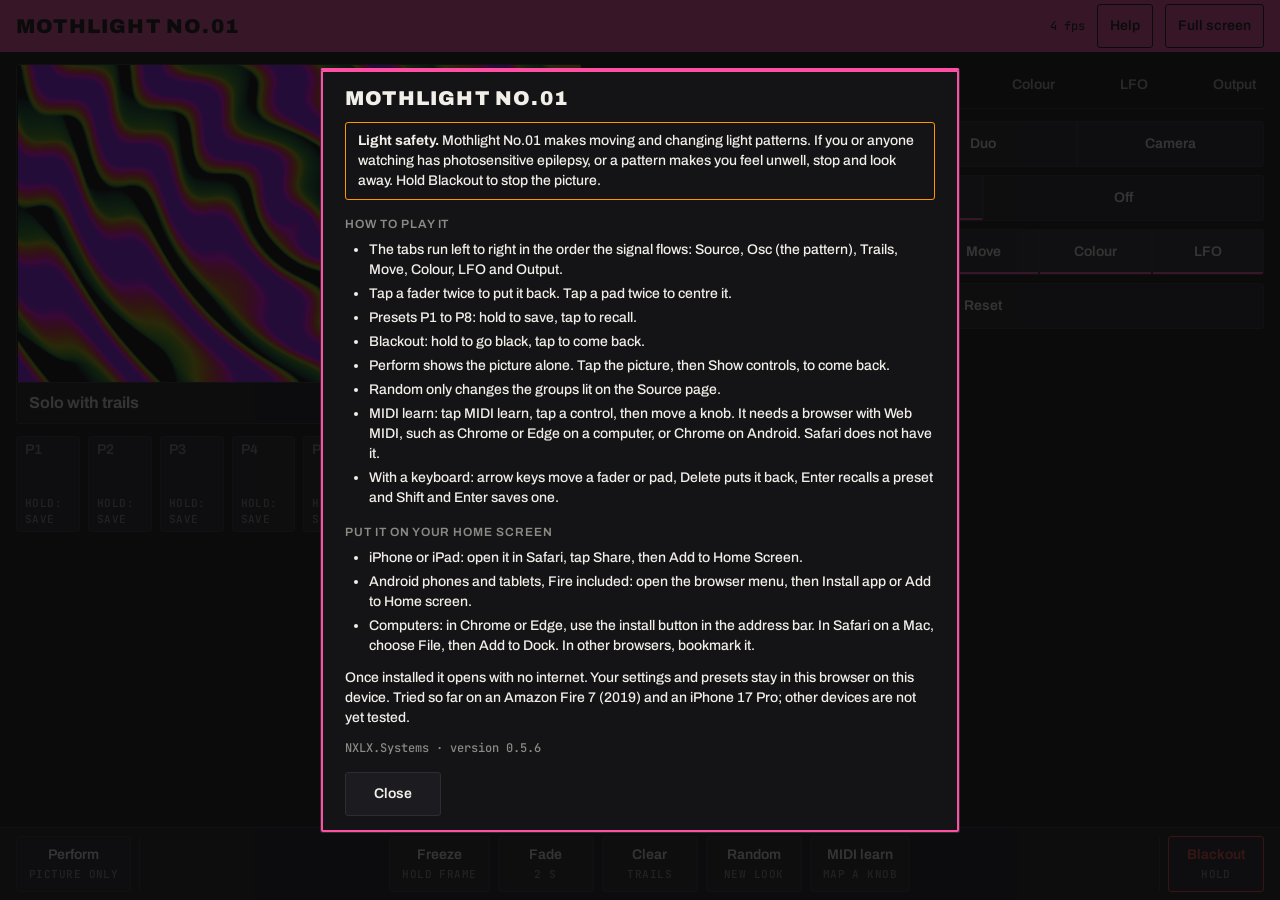
==== app/index.html @ c626be91 "Mothlight No.01 web app, version 0.5.6 Co-Authored-By: Claude Opus 5.5 <noreply@anthropic.com>" ====
<!doctype html>
<html lang="en-CA">
<head>
<meta charset="utf-8">
<meta name="viewport" content="width=device-width, initial-scale=1, user-scalable=no">
<title>Mothlight No.01</title>
<meta name="theme-color" content="#FF4FA3">
<meta name="apple-mobile-web-app-capable" content="yes">
<meta name="mobile-web-app-capable" content="yes">
<meta name="apple-mobile-web-app-title" content="Mothlight No.01">
<link rel="manifest" href="manifest.webmanifest">
<link rel="icon" href="icon-192.png">
<link rel="apple-touch-icon" href="icon-180.png">
<link rel="stylesheet" href="app.css">
</head>
<body>
<div id="app">
  <header class="place">
    <h1>Mothlight No.01</h1>
    <span class="spacer"></span>
    <span class="num-small" id="fps">-- fps</span>
    <button type="button" id="helpOpen" aria-haspopup="dialog">Help</button>
    <button type="button" id="install" hidden>Install</button>
    <button type="button" id="full">Full screen</button>
  </header>

  <main>
    <section class="col" aria-label="Output">
      <div class="now">
        <div class="frame"><canvas id="out"></canvas></div>
        <div class="meta">
          <p class="title" id="name">Solo</p>
          <span class="chip live" id="chipState">Live</span>
          <span class="chip attn" id="chipFrozen" hidden>Frozen</span>
          <span class="chip attn" id="chipFaded" hidden>Faded</span>
          <span class="chip" id="chipDelay">Delay 1</span>
          <span class="chip" id="chipMidi" hidden>MIDI</span>
          <span class="chip" id="chipOut" hidden>Video out</span>
          <span class="chip attn" id="chipLearn" hidden>Learn</span>
          <span class="chip" id="chipOffline" hidden>Offline ready</span>
        </div>
      </div>
      <div class="mems" id="mems" aria-label="Presets"></div>
    </section>

    <section class="col" aria-label="Modules">
      <div class="tabrow"><div class="tabs" role="tablist" id="tabs" tabindex="-1"></div><button type="button" class="more more-x" id="tabsMore" aria-controls="tabs" hidden></button></div>
      <div class="page" id="page" tabindex="-1"></div>
      <button type="button" class="more" id="pageMore" aria-controls="page" hidden></button>
    </section>
  </main>

  <footer class="transport">
    <button type="button" class="tbtn" id="perform"><span>Perform</span><small>Picture only</small></button>
    <div class="sep"></div>
    <div class="mid">
      <button type="button" class="tbtn" id="freeze" aria-pressed="false"><span>Freeze</span><small>Hold frame</small></button>
      <button type="button" class="tbtn" id="fade" aria-pressed="false"><span>Fade</span><small>2 s</small></button>
      <button type="button" class="tbtn" id="clear"><span>Clear</span><small>Trails</small></button>
      <button type="button" class="tbtn" id="random"><span>Random</span><small>New look</small></button>
      <button type="button" class="tbtn" id="learn" aria-pressed="false"><span>MIDI learn</span><small id="learnHint">Map a knob</small></button>
    </div>
    <div class="sep"></div>
    <button type="button" class="tbtn danger" id="black"><span>Blackout</span><small>Hold</small><i class="hold"></i></button>
  </footer>
</div>
<button type="button" id="back" hidden>Show controls</button>
<div id="msg" role="status" hidden></div>
<div id="help" role="dialog" aria-modal="true" aria-labelledby="helpTitle" hidden>
  <div class="helpwrap">
  <div class="helpbox" id="helpBody" tabindex="0" role="region" aria-labelledby="helpTitle">
    <h2 id="helpTitle">Mothlight No.01</h2>
    <p class="safety"><b>Light safety.</b> Mothlight No.01 makes moving and changing light patterns. If you or anyone watching has photosensitive epilepsy, or a pattern makes you feel unwell, stop and look away. Hold Blackout to stop the picture.</p>
    <h3>How to play it</h3>
    <ul>
      <li>The tabs run left to right in the order the signal flows: Source, Osc (the pattern), Trails, Move, Colour, LFO and Output.</li>
      <li>Tap a fader twice to put it back. Tap a pad twice to centre it.</li>
      <li>Presets P1 to P8: hold to save, tap to recall.</li>
      <li>Blackout: hold to go black, tap to come back.</li>
      <li>Perform shows the picture alone. Tap the picture, then Show controls, to come back.</li>
      <li>Random only changes the groups lit on the Source page.</li>
      <li>MIDI learn: tap MIDI learn, tap a control, then move a knob. It needs a browser with Web MIDI, such as Chrome or Edge on a computer, or Chrome on Android. Safari does not have it.</li>
      <li>With a keyboard: arrow keys move a fader or pad, Delete puts it back, Enter recalls a preset and Shift and Enter saves one.</li>
    </ul>
    <h3>Put it on your home screen</h3>
    <ul>
      <li>iPhone or iPad: open it in Safari, tap Share, then Add to Home Screen.</li>
      <li>Android phones and tablets, Fire included: open the browser menu, then Install app or Add to Home screen.</li>
      <li>Computers: in Chrome or Edge, use the install button in the address bar. In Safari on a Mac, choose File, then Add to Dock. In other browsers, bookmark it.</li>
    </ul>
    <p>Once installed it opens with no internet. Your settings and presets stay in this browser on this device. Tried so far on an Amazon Fire 7 (2019) and an iPhone 17 Pro; other devices are not yet tested.</p>
    <p class="num-small">NXLX.Systems · version <span id="helpVersion"></span></p>
    <button type="button" id="helpClose">Close</button>
  </div>
  <button type="button" class="more" id="helpMore" aria-controls="helpBody" hidden></button>
  </div>
</div>
<script src="version.js"></script>
<script src="core.js"></script>
<script src="../isf/signal-isf.js"></script>
<script src="app.js"></script>
</body>
</html>
---- app/app.css ----
/* NXLX House, Shaders area. Mothlight No.01 standalone: output and presets | module pages, transport at the foot. */
@font-face{font-family:"Archivo";src:url(fonts/archivo-latin.06fa7831.woff2) format("woff2");font-weight:400 900;font-style:normal;font-display:swap}
@font-face{font-family:"JetBrains Mono";src:url(fonts/jetbrains-mono-500-latin.6c95bc2f.woff2) format("woff2");font-weight:500;font-style:normal;font-display:swap}
:root{--ground:#0B0B0D;--raised:#141417;--control:#1C1C20;--pressed:#26262B;--line:#2C2C33;--edge:#6C6C76;
--text:#F2EFE8;--text-2:#B4B1AA;--text-3:#8C8A85;--text-off:#6E6D69;--on-colour:#0B0B0D;
--area-shaders:#FF4FA3;--live:#00E0FF;--attention:#FF9500;--problem:#FF453A;
--font-sans:"Archivo",system-ui,sans-serif;--font-mono:"JetBrains Mono",ui-monospace,monospace;
--s1:4px;--s2:8px;--s3:12px;--s4:16px;--s5:24px;--radius:3px;--radius-inner:2px;
--stroke-hair:1px;--stroke-mark:2px;--hit:44px;--hit-live:56px;--hit-big:72px;
--t-quick:120ms;--ease:cubic-bezier(.2,0,0,1);--area:var(--area-shaders);color-scheme:dark}

*{box-sizing:border-box}
[hidden]{display:none!important}
html,body{height:100%;margin:0}
body{background:var(--ground);color:var(--text);font:500 16px/22px var(--font-sans);overflow:hidden;
  -webkit-user-select:none;user-select:none;-webkit-touch-callout:none;touch-action:none;-webkit-tap-highlight-color:transparent}
button{font:inherit;color:inherit;cursor:pointer}
.caption{font:600 12px/16px var(--font-sans);letter-spacing:.08em;text-transform:uppercase;color:var(--text-3)}
.num{font:500 14px/18px var(--font-mono);font-variant-numeric:tabular-nums}
.num-small{font:500 12px/16px var(--font-mono);font-variant-numeric:tabular-nums}

#app{height:100%;display:grid;grid-template-rows:52px minmax(0,1fr) auto}

/* Place bar: the one flood */
.place{display:flex;align-items:center;gap:var(--s3);background:var(--area);color:var(--on-colour);padding:0 var(--s4)}
.place h1{margin:0;font:900 20px/24px var(--font-sans);letter-spacing:.06em;text-transform:uppercase}
.place .spacer{flex:1}
.place button{min-height:var(--hit);padding:0 var(--s3);background:transparent;color:var(--on-colour);
  border:var(--stroke-hair) solid var(--on-colour);border-radius:var(--radius);font:600 14px/18px var(--font-sans)}

main{display:grid;grid-template-columns:minmax(0,46fr) minmax(0,54fr);gap:var(--s4);min-height:0;padding:var(--s3) var(--s4)}
.col{display:flex;flex-direction:column;gap:var(--s3);min-height:0;min-width:0}

/* Now panel */
.now{background:var(--raised);border:var(--stroke-hair) solid var(--line);border-radius:var(--radius);display:flex;flex-direction:column;min-height:0;overflow:hidden}
.frame{position:relative;width:100%;aspect-ratio:16/9;max-height:calc(100vh - 290px);background:#000;border-bottom:var(--stroke-hair) solid var(--line)}
#out{position:absolute;inset:0;width:100%;height:100%;display:block;object-fit:contain;background:#000}
.meta{display:flex;align-items:center;gap:var(--s2);padding:var(--s2) var(--s3);flex-wrap:wrap;min-height:40px}
.meta .title{font:700 16px/20px var(--font-sans);margin:0 auto 0 0}
.chip{font:500 11px/16px var(--font-mono);letter-spacing:.04em;text-transform:uppercase;padding:1px var(--s2);
  border-radius:var(--radius-inner);border:var(--stroke-hair) solid var(--edge);color:var(--text-2);white-space:nowrap}
.chip.live{background:var(--live);border-color:var(--live);color:var(--on-colour)}
.chip.attn{border-color:var(--attention);color:var(--attention)}
.chip.prob{background:var(--problem);border-color:var(--problem);color:var(--on-colour)}

/* Presets */
.mems{flex:1;min-height:var(--hit-live);max-height:96px;display:grid;grid-template-columns:repeat(8,minmax(0,1fr));gap:var(--s2)}
.mem{position:relative;background:var(--control);border:var(--stroke-hair) solid var(--line);border-radius:var(--radius);overflow:hidden;
  display:flex;flex-direction:column;justify-content:space-between;align-items:flex-start;padding:var(--s1) var(--s2);text-align:left}
.mem b{font:600 14px/18px var(--font-sans)}
.mem small{font:500 11px/16px var(--font-mono);letter-spacing:.04em;text-transform:uppercase;color:var(--text-3)}
.mem.empty b{color:var(--text-3)}
.mem:active{background:var(--pressed)}
.mem[aria-pressed="true"]{background:var(--pressed);box-shadow:inset 0 calc(-1 * var(--stroke-mark)) 0 var(--area)}
.hold{position:absolute;left:0;bottom:0;height:var(--stroke-mark);width:0;background:currentColor}

/* Module pages */
/* the tabs slide sideways whenever they do not fit, at any width */
.tabs{display:flex;justify-content:space-between;flex-shrink:0;min-height:var(--hit);border-bottom:var(--stroke-hair) solid var(--line);overflow-x:auto;overflow-y:hidden;touch-action:pan-x;scrollbar-width:none}
.tabs::-webkit-scrollbar{display:none}
.tab{flex:none;min-height:var(--hit);padding:0 var(--s2);white-space:nowrap;background:transparent;border:0;border-bottom:3px solid transparent;
  font:600 14px/18px var(--font-sans);color:var(--text-2)}
.tab[aria-selected="true"]{color:var(--text);border-bottom-color:var(--area)}
.page{flex:1;min-height:0;display:flex;flex-direction:column;gap:var(--s3)}
.tabrow{display:flex;flex-shrink:0;min-width:0}
.tabrow .tabs{flex:1;min-width:0}
/* More: a scrolling area that does not show everything says so, in words, in its own row (it never covers a control) */
.more{display:flex;align-items:center;justify-content:center;gap:var(--s2);flex-shrink:0;width:100%;min-height:var(--hit);padding:0 var(--s3);
  background:var(--raised);color:var(--text);border:var(--stroke-hair) solid var(--edge);border-radius:var(--radius);font:600 14px/18px var(--font-sans)}
.more:active{background:var(--pressed)}
#pageMore{margin-top:calc(var(--s2) * -1)}   /* sits close under the page it belongs to */
.more-x{width:auto;min-width:var(--hit);padding:0 var(--s2);background:var(--ground);border:0;border-left:var(--stroke-hair) solid var(--edge);
  border-bottom:var(--stroke-hair) solid var(--line);border-radius:0}
.choices{display:flex;flex-direction:column;gap:var(--s2)}
.choice{display:grid;grid-template-columns:96px minmax(0,1fr);align-items:center;gap:var(--s2)}
.seg{display:flex;flex-wrap:wrap;gap:2px;background:var(--line);border:var(--stroke-hair) solid var(--line);border-radius:var(--radius);overflow:hidden}
.seg button{flex:1 1 0;min-width:52px;min-height:var(--hit);padding:0 var(--s2);background:var(--control);border:0;font:600 14px/18px var(--font-sans);white-space:nowrap}
.seg button[aria-pressed="true"]{background:var(--pressed);box-shadow:inset 0 calc(-1 * var(--stroke-mark)) 0 var(--area)}
.faders{flex:1;min-height:0;display:flex;gap:var(--s2)}
.fader{flex:1 1 0;min-width:0;max-width:110px;display:flex;flex-direction:column;align-items:center;gap:var(--s1);min-height:0}
.track{position:relative;flex:1;width:100%;min-height:60px;background:var(--control);border:var(--stroke-hair) solid var(--line);border-radius:var(--radius);touch-action:none}
.track .fill{position:absolute;left:50%;width:2px;margin-left:-1px;background:var(--text-3)}
.track .cap{position:absolute;left:var(--s1);right:var(--s1);height:6px;margin-top:-3px;background:var(--text);border-radius:var(--radius-inner)}
.track.held{background:var(--pressed)}
#renderInfo{flex:2 1 0;min-width:0;margin:var(--s5) 0 0 var(--s2);color:var(--text-2)}
.fader .caption{max-width:100%;min-height:32px;text-align:center;letter-spacing:.04em}

.pads{flex:1;min-height:0;display:flex;gap:var(--s3)}
.padbox{flex:1 1 0;min-width:0;display:flex;flex-direction:column;gap:var(--s1)}
.pad{position:relative;flex:1;min-height:0;background:var(--control);border:var(--stroke-hair) solid var(--line);border-radius:var(--radius);touch-action:none;overflow:hidden}
.pad.held{background:var(--pressed)}
.pad .h,.pad .v{position:absolute;background:var(--line)}
.pad .h{left:0;right:0;top:50%;height:1px}
.pad .v{top:0;bottom:0;left:50%;width:1px}
.pad .dot{position:absolute;width:20px;height:20px;margin:-10px 0 0 -10px;background:var(--text);border-radius:var(--radius)}
.pad .edge{position:absolute;font:600 12px/16px var(--font-sans);color:var(--text-3)}
.pad .top{top:var(--s1);left:0;right:0;text-align:center}
.pad .bottom{bottom:var(--s1);left:0;right:0;text-align:center}
.pad .left{left:var(--s2);top:50%;margin-top:-8px}
.pad .right{right:var(--s2);top:50%;margin-top:-8px}
.padnums{display:flex;justify-content:space-between;align-items:center;gap:var(--s2)}

/* What has no effect in the current setting */
.idle{opacity:.4}

/* Transport */
.transport{display:flex;gap:var(--s2);align-items:stretch;border-top:var(--stroke-hair) solid var(--line);background:var(--raised);padding:var(--s2) var(--s4)}
.transport .mid{flex:1;display:flex;gap:var(--s2);justify-content:center}
.tbtn{position:relative;min-height:var(--hit-live);min-width:96px;padding:0 var(--s3);background:var(--control);border:var(--stroke-hair) solid var(--line);
  border-radius:var(--radius);font:600 14px/18px var(--font-sans);overflow:hidden;display:flex;flex-direction:column;align-items:center;justify-content:center;gap:2px}
.tbtn small{font:500 11px/16px var(--font-mono);letter-spacing:.04em;text-transform:uppercase;color:var(--text-3)}
.tbtn:active{background:var(--pressed)}
.tbtn[aria-pressed="true"]{background:var(--pressed);box-shadow:inset 0 calc(-1 * var(--stroke-mark)) 0 var(--area)}
.tbtn.danger{border-color:var(--problem);color:var(--problem)}
.sep{width:1px;background:var(--line)}
:focus-visible{outline:var(--stroke-mark) solid var(--area);outline-offset:2px}

/* Learn: mappable controls get a dashed attention outline, the chosen one a solid one */
body.learning .track,body.learning .pad,body.learning .mem,body.learning .seg:not(.local) button,body.learning .tbtn:not(#learn){outline:var(--stroke-hair) dashed var(--attention);outline-offset:1px}
body.learning .target{outline:var(--stroke-mark) solid var(--attention)!important}

/* Perform: the picture alone */
body.perform #app{visibility:hidden}
body.perform #out{position:fixed;inset:0;visibility:visible;z-index:1}
#back{position:fixed;right:var(--s4);bottom:var(--s4);z-index:2;min-height:var(--hit-live);padding:0 var(--s4);background:var(--raised);color:var(--text);
  border:var(--stroke-hair) solid var(--line);border-radius:var(--radius);font:600 14px/18px var(--font-sans)}

/* Messages that stay */
#msg{position:fixed;left:50%;top:60px;transform:translateX(-50%);z-index:3;max-width:80%;background:var(--raised);border:var(--stroke-hair) solid var(--attention);
  color:var(--text);border-radius:var(--radius);padding:var(--s2) var(--s3);font:500 14px/20px var(--font-sans)}

@media (max-width:900px){ .tbtn{min-width:72px;padding:0 var(--s2)} }
/* Phones: tabs slide sideways and a page that does not fit scrolls, with its faders and pads kept playable */
@media (max-width:900px),(max-height:520px){
  .tabs{flex-shrink:0;justify-content:flex-start;overflow-x:auto;touch-action:pan-x;scrollbar-width:none}
  .tab{flex:none}
  .page{overflow-x:hidden;overflow-y:auto;touch-action:pan-y}
  .faders{flex:none;height:150px}
  .pads{flex:none;height:150px}
}
@media (max-height:520px){ .tbtn{min-height:var(--hit)} .tbtn small{display:none} .mem small{display:none} }
/* Upright phone: one column, and the transport on two rows. Only with height to spare: a short, narrow window
   (a small phone on its side, or a laptop at 200% zoom) keeps two columns, or the module pages have no room at all */
@media (max-width:700px) and (min-height:521px){
  main{grid-template-columns:minmax(0,1fr);grid-template-rows:auto minmax(0,1fr);gap:var(--s3)}
  #fps,#full{display:none}
  .mem small{display:none}
  .mems{max-height:44px}
  /* a smaller picture, still 16:9 and centred, so the module pages get the room */
  .frame{width:auto;height:min(22vh,calc((100vw - 32px) * 9 / 16));max-height:none;max-width:100%;align-self:center;border-bottom:0}
  .meta{min-height:32px;padding:var(--s1) var(--s3)}
  #chipOffline{display:none}
  .choice{grid-template-columns:72px minmax(0,1fr)}
  .faders{flex-wrap:wrap;height:auto}
  .fader{flex:1 1 30%;max-width:none;height:130px}
  /* long choices wrap onto two lines instead of being cut, and the drawing note gets a full row under the faders */
  .seg button{white-space:normal;line-height:16px;padding:var(--s1)}
  #renderInfo{flex:1 1 100%;margin:0}
  .transport{flex-wrap:wrap}
  .sep{display:none}
  .transport .mid{order:3;flex:1 1 100%;gap:var(--s1)}
  .transport>.tbtn{flex:1}
  .tbtn{min-width:0;min-height:var(--hit);padding:0 var(--s1)}
  .mid .tbtn{flex:1 1 0}
  .tbtn small{display:none}
}
@media (max-height:520px){ .frame{max-height:calc(100vh - 250px)} .mems{max-height:56px} .meta{min-height:32px;padding:var(--s1) var(--s3)}
  /* phones on their side: less status, and long choices shrink instead of being cut off */
  #chipOffline,#chipDelay{display:none}
  .seg button{min-width:0;font-size:13px;overflow:hidden;text-overflow:ellipsis}
  .page{scrollbar-width:thin} }
/* short and narrow: the transport buttons share one row */
@media (max-width:700px) and (max-height:520px){ #fps{display:none} .tbtn{min-width:0;padding:0 var(--s1)} .transport .mid .tbtn,.transport>.tbtn{flex:1 1 0} .transport{padding:var(--s1) var(--s2)} main{gap:var(--s2);padding:var(--s2)} .sep{display:none} .mems{gap:var(--s1)} .mem{padding:var(--s1)} }
@media (prefers-reduced-motion:reduce){ *{transition:none!important} }

/* Help: one panel over everything, read and closed */
#help{position:fixed;inset:0;z-index:4;background:rgba(11,11,13,.82);display:flex;align-items:center;justify-content:center;padding:var(--s4)}
.helpwrap{width:100%;max-width:640px;max-height:100%;display:flex;flex-direction:column;background:var(--raised);
  border:var(--stroke-hair) solid var(--line);border-top:var(--stroke-mark) solid var(--area);border-radius:var(--radius);overflow:hidden}
.helpbox{min-height:0;overflow-y:auto;touch-action:pan-y;-webkit-user-select:text;user-select:text;padding:var(--s4) var(--s5);font:500 14px/20px var(--font-sans)}
.helpbox:focus-visible{outline-offset:-2px}
.helpwrap .more{border:0;border-top:var(--stroke-hair) solid var(--edge);border-radius:0}
.helpwrap .more:focus-visible{outline-offset:-4px}
#page:focus,#tabs:focus{outline:0}   /* they only hold focus for a moment when a More cue hides */
.helpbox h2{margin:0 0 var(--s3);font:900 20px/24px var(--font-sans);letter-spacing:.06em;text-transform:uppercase}
.helpbox h3{margin:var(--s4) 0 var(--s2);font:600 12px/16px var(--font-sans);letter-spacing:.08em;text-transform:uppercase;color:var(--text-3)}
.helpbox ul{margin:0;padding-left:var(--s5)}
.helpbox li{margin:0 0 var(--s1)}
.helpbox p{margin:var(--s3) 0 0}
.helpbox .safety{margin:0;padding:var(--s2) var(--s3);border:var(--stroke-hair) solid var(--attention);border-radius:var(--radius)}
.helpbox .num-small{color:var(--text-3)}
#helpClose{margin-top:var(--s4);min-height:var(--hit);min-width:96px;padding:0 var(--s4);background:var(--control);border:var(--stroke-hair) solid var(--line);border-radius:var(--radius);font:600 14px/18px var(--font-sans)}
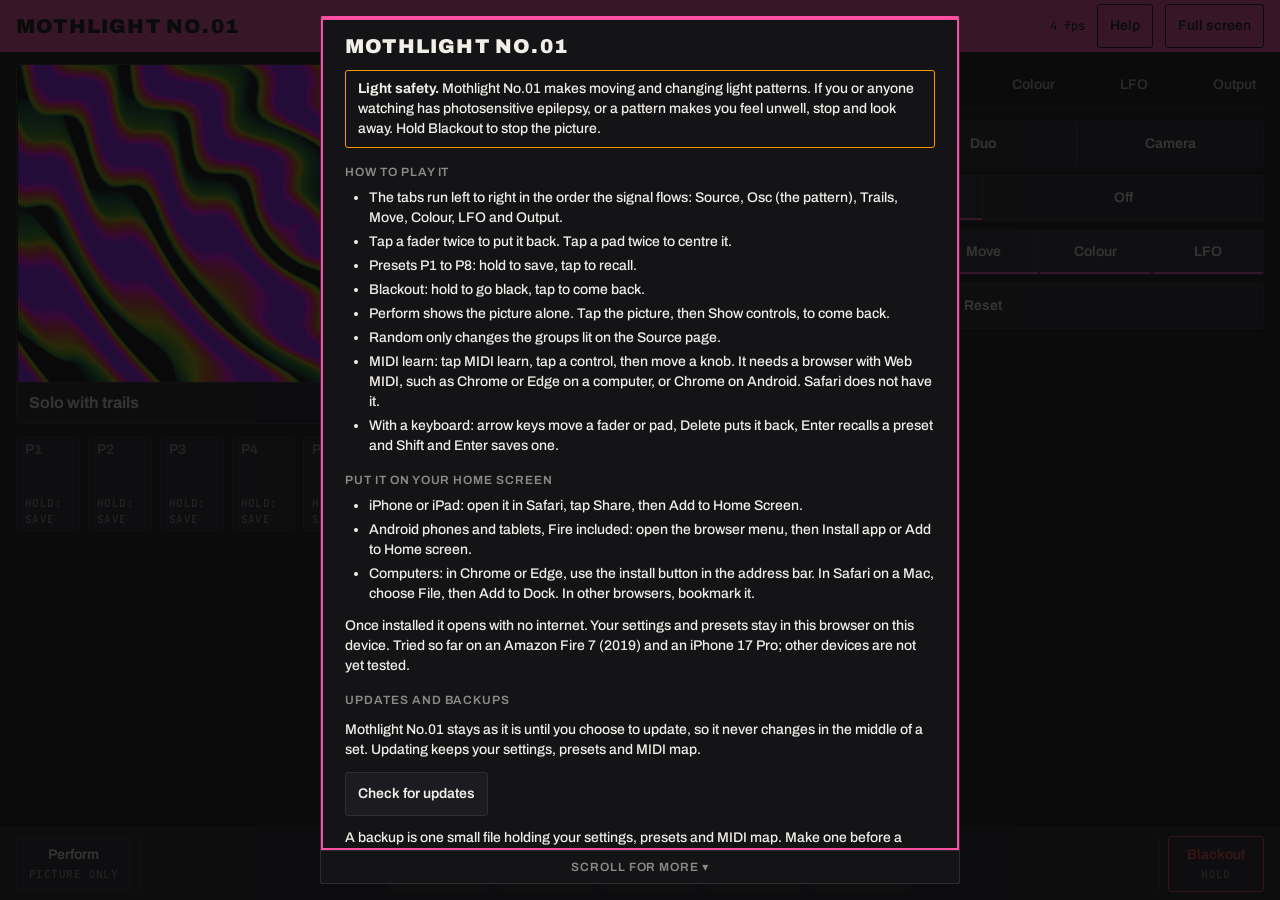
==== commit d6576c13: "Mothlight No.01 1.0: the app page itself (left out of the last push by mistake)" ====
--- a/app/index.html
+++ b/app/index.html
@@ -38,15 +38,16 @@
           <span class="chip" id="chipOut" hidden>Video out</span>
           <span class="chip attn" id="chipLearn" hidden>Learn</span>
           <span class="chip" id="chipOffline" hidden>Offline ready</span>
+          <span class="chip" id="chipUpdate" hidden>Update ready</span>
         </div>
       </div>
       <div class="mems" id="mems" aria-label="Presets"></div>
     </section>
 
     <section class="col" aria-label="Modules">
-      <div class="tabrow"><div class="tabs" role="tablist" id="tabs" tabindex="-1"></div><button type="button" class="more more-x" id="tabsMore" aria-controls="tabs" hidden></button></div>
-      <div class="page" id="page" tabindex="-1"></div>
-      <button type="button" class="more" id="pageMore" aria-controls="page" hidden></button>
+      <div class="tabs" role="tablist" id="tabs"></div>
+      <div class="scrollbox"><div class="page" id="page"></div><div class="scrolltrack" id="pageTrack" aria-hidden="true" hidden><div></div></div></div>
+      <p class="morenote" id="pageMore" aria-hidden="true" hidden></p>
     </section>
   </main>
 
@@ -68,6 +69,7 @@
 <div id="msg" role="status" hidden></div>
 <div id="help" role="dialog" aria-modal="true" aria-labelledby="helpTitle" hidden>
   <div class="helpwrap">
+  <div class="scrollbox helpscroll">
   <div class="helpbox" id="helpBody" tabindex="0" role="region" aria-labelledby="helpTitle">
     <h2 id="helpTitle">Mothlight No.01</h2>
     <p class="safety"><b>Light safety.</b> Mothlight No.01 makes moving and changing light patterns. If you or anyone watching has photosensitive epilepsy, or a pattern makes you feel unwell, stop and look away. Hold Blackout to stop the picture.</p>
@@ -89,10 +91,37 @@
       <li>Computers: in Chrome or Edge, use the install button in the address bar. In Safari on a Mac, choose File, then Add to Dock. In other browsers, bookmark it.</li>
     </ul>
     <p>Once installed it opens with no internet. Your settings and presets stay in this browser on this device. Tried so far on an Amazon Fire 7 (2019) and an iPhone 17 Pro; other devices are not yet tested.</p>
+    <h3>Updates and backups</h3>
+    <p id="updAbout">Mothlight No.01 stays as it is until you choose to update, so it never changes in the middle of a set. Updating keeps your settings, presets and MIDI map.</p>
+    <div class="helpbtns" id="updRow"><button type="button" id="updCheck">Check for updates</button><button type="button" id="updGo" hidden>Update now</button><button type="button" id="updAgain" hidden>Fetch the app again</button></div>
+    <p class="helpnote" id="updNote" role="status" hidden></p>
+    <p>A backup is one small file holding your settings, presets and MIDI map. Make one before a show, or use it to move them to another device.</p>
+    <div class="helpbtns">
+      <button type="button" id="bkSave">Back up to a file</button>
+      <label class="btnlike" for="bkFile" id="bkLoad" role="button" tabindex="0">Restore from a file</label>
+      <input type="file" id="bkFile" class="vh" accept=".json,application/json,text/plain" tabindex="-1" aria-hidden="true">
+      <button type="button" id="bkCopy">Copy as text</button>
+      <button type="button" id="bkPaste">Restore from text</button>
+      <button type="button" id="bkUndo" hidden>Undo the last restore</button>
+    </div>
+    <p class="helpnote" id="bkNote" role="status" hidden></p>
+    <div id="pasteArea" hidden>
+      <textarea id="pasteBox" rows="4" aria-label="Backup text" autocapitalize="off" autocorrect="off" spellcheck="false"></textarea>
+      <div class="helpbtns"><button type="button" id="pasteGo">Restore from text</button><button type="button" id="pasteCancel">Cancel</button></div>
+    </div>
+    <h3>About</h3>
+    <p>Made by Anthony Giglio of NXLX.Systems. Anthony is an AV performer and VJ in Saskatoon who builds tools for the stage.</p>
+    <ul>
+      <li><a href="https://nxlx.gumroad.com/l/mothlight-no-01" target="_blank" rel="noopener">Support this app</a>: pay what you want on Gumroad</li>
+      <li><a href="https://nxlx.gumroad.com" target="_blank" rel="noopener">More from NXLX</a>: stage tools and updates on Gumroad</li>
+      <li><a href="https://instagram.com/nxlx.systems" target="_blank" rel="noopener">Instagram</a>: @nxlx.systems</li>
+    </ul>
     <p class="num-small">NXLX.Systems · version <span id="helpVersion"></span></p>
     <button type="button" id="helpClose">Close</button>
   </div>
-  <button type="button" class="more" id="helpMore" aria-controls="helpBody" hidden></button>
+  <div class="scrolltrack" id="helpTrack" aria-hidden="true" hidden><div></div></div>
+  </div>
+  <p class="morenote" id="helpMore" aria-hidden="true" hidden></p>
   </div>
 </div>
 <script src="version.js"></script>
--- a/app/app.css
+++ b/app/app.css
@@ -55,22 +55,19 @@
 .hold{position:absolute;left:0;bottom:0;height:var(--stroke-mark);width:0;background:currentColor}
 
 /* Module pages */
-/* the tabs slide sideways whenever they do not fit, at any width */
-.tabs{display:flex;justify-content:space-between;flex-shrink:0;min-height:var(--hit);border-bottom:var(--stroke-hair) solid var(--line);overflow-x:auto;overflow-y:hidden;touch-action:pan-x;scrollbar-width:none}
-.tabs::-webkit-scrollbar{display:none}
+/* the tabs wrap onto a second row when they do not fit: all of them always in view, nothing slides */
+.tabs{display:flex;flex-wrap:wrap;justify-content:space-between;flex-shrink:0;min-height:var(--hit);border-bottom:var(--stroke-hair) solid var(--line)}
 .tab{flex:none;min-height:var(--hit);padding:0 var(--s2);white-space:nowrap;background:transparent;border:0;border-bottom:3px solid transparent;
   font:600 14px/18px var(--font-sans);color:var(--text-2)}
 .tab[aria-selected="true"]{color:var(--text);border-bottom-color:var(--area)}
 .page{flex:1;min-height:0;display:flex;flex-direction:column;gap:var(--s3)}
-.tabrow{display:flex;flex-shrink:0;min-width:0}
-.tabrow .tabs{flex:1;min-width:0}
-/* More: a scrolling area that does not show everything says so, in words, in its own row (it never covers a control) */
-.more{display:flex;align-items:center;justify-content:center;gap:var(--s2);flex-shrink:0;width:100%;min-height:var(--hit);padding:0 var(--s3);
-  background:var(--raised);color:var(--text);border:var(--stroke-hair) solid var(--edge);border-radius:var(--radius);font:600 14px/18px var(--font-sans)}
-.more:active{background:var(--pressed)}
-#pageMore{margin-top:calc(var(--s2) * -1)}   /* sits close under the page it belongs to */
-.more-x{width:auto;min-width:var(--hit);padding:0 var(--s2);background:var(--ground);border:0;border-left:var(--stroke-hair) solid var(--edge);
-  border-bottom:var(--stroke-hair) solid var(--line);border-radius:0}
+/* Scroll cues: an area that does not show everything says so without moving anything for you. A thin track at its
+   edge shows where you are and how much there is, and a quiet line under it says "Scroll for more" until the end. */
+.scrollbox{position:relative;flex:1;min-height:0;display:flex;flex-direction:column}
+.scrollbox.scrolls>.page{padding-right:var(--s4)}
+.scrolltrack{position:absolute;top:var(--s1);bottom:var(--s1);right:0;width:4px;background:var(--line);border-radius:var(--radius-inner);pointer-events:none}
+.scrolltrack>div{width:100%;height:24px;background:var(--text-3);border-radius:var(--radius-inner)}
+.morenote{flex-shrink:0;margin:calc(var(--s2) * -1) 0 0;text-align:center;font:600 12px/16px var(--font-sans);letter-spacing:.08em;text-transform:uppercase;color:var(--text-3)}
 .choices{display:flex;flex-direction:column;gap:var(--s2)}
 .choice{display:grid;grid-template-columns:96px minmax(0,1fr);align-items:center;gap:var(--s2)}
 .seg{display:flex;flex-wrap:wrap;gap:2px;background:var(--line);border:var(--stroke-hair) solid var(--line);border-radius:var(--radius);overflow:hidden}
@@ -85,20 +82,24 @@
 #renderInfo{flex:2 1 0;min-width:0;margin:var(--s5) 0 0 var(--s2);color:var(--text-2)}
 .fader .caption{max-width:100%;min-height:32px;text-align:center;letter-spacing:.04em}
 
-.pads{flex:1;min-height:0;display:flex;gap:var(--s3)}
-.padbox{flex:1 1 0;min-width:0;display:flex;flex-direction:column;gap:var(--s1)}
+/* pads side by side share one header row (name, then readout), so the pads themselves always line up */
+.pads{flex:1;min-height:0;display:grid;grid-auto-flow:column;grid-auto-columns:minmax(0,1fr);grid-template-rows:auto minmax(0,1fr);gap:var(--s1) var(--s3)}
+.padbox{display:contents}
 .pad{position:relative;flex:1;min-height:0;background:var(--control);border:var(--stroke-hair) solid var(--line);border-radius:var(--radius);touch-action:none;overflow:hidden}
 .pad.held{background:var(--pressed)}
 .pad .h,.pad .v{position:absolute;background:var(--line)}
 .pad .h{left:0;right:0;top:50%;height:1px}
 .pad .v{top:0;bottom:0;left:50%;width:1px}
-.pad .dot{position:absolute;width:20px;height:20px;margin:-10px 0 0 -10px;background:var(--text);border-radius:var(--radius)}
-.pad .edge{position:absolute;font:600 12px/16px var(--font-sans);color:var(--text-3)}
-.pad .top{top:var(--s1);left:0;right:0;text-align:center}
-.pad .bottom{bottom:var(--s1);left:0;right:0;text-align:center}
-.pad .left{left:var(--s2);top:50%;margin-top:-8px}
-.pad .right{right:var(--s2);top:50%;margin-top:-8px}
-.padnums{display:flex;justify-content:space-between;align-items:center;gap:var(--s2)}
+.pad .dot{z-index:1;position:absolute;width:20px;height:20px;margin:-10px 0 0 -10px;background:var(--text);border-radius:var(--radius)}
+.pad .edge{position:absolute;font:600 12px/16px var(--font-sans);color:var(--text-3);background:inherit;padding:0 var(--s1)}
+.pad .top{top:var(--s1);left:50%;transform:translateX(-50%)}
+.pad .bottom{bottom:var(--s1);left:50%;transform:translateX(-50%)}
+.pad .left{left:var(--s1);top:50%;margin-top:-8px}
+.pad .right{right:var(--s1);top:50%;margin-top:-8px}
+.padnums{display:flex;flex-direction:column;align-items:flex-start;gap:2px;min-width:0}
+.padnums .num-small{display:flex;flex-wrap:wrap;gap:0 var(--s2)}
+.padnums .num-small span{white-space:nowrap}
+.padnums .num-small span+span::before{content:"\B7  ";white-space:pre}
 
 /* What has no effect in the current setting */
 .idle{opacity:.4}
@@ -130,14 +131,20 @@
   color:var(--text);border-radius:var(--radius);padding:var(--s2) var(--s3);font:500 14px/20px var(--font-sans)}
 
 @media (max-width:900px){ .tbtn{min-width:72px;padding:0 var(--s2)} }
-/* Phones: tabs slide sideways and a page that does not fit scrolls, with its faders and pads kept playable */
+/* Phones: tabs wrap and a page that does not fit scrolls, with its faders and pads kept playable */
 @media (max-width:900px),(max-height:520px){
-  .tabs{flex-shrink:0;justify-content:flex-start;overflow-x:auto;touch-action:pan-x;scrollbar-width:none}
-  .tab{flex:none}
-  .page{overflow-x:hidden;overflow-y:auto;touch-action:pan-y}
+  .tabs{justify-content:flex-start}
+  .tab{flex:1 1 auto;padding:0 var(--s1)}
+  .page{overflow-x:hidden;overflow-y:auto;touch-action:pan-y;overscroll-behavior:contain}
   .faders{flex:none;height:150px}
   .pads{flex:none;height:150px}
 }
+/* with a mouse or trackpad the browser's own thin scroll bar shows (it can be dragged) and the drawn track steps aside */
+@media (hover:hover) and (pointer:fine){ .page{scrollbar-width:thin} .scrolltrack{display:none} }
+/* on a touch screen the drawn track stands in for the browser's scroll bar, which phones hide or fade */
+@media (pointer:coarse){ .page{scrollbar-width:none} .page::-webkit-scrollbar{display:none} }
+/* small phones, upright or on their side: tighter tabs, so all seven still fit one row */
+@media (max-width:400px),(max-width:700px) and (max-height:520px){ .tab{padding:0 2px;font-size:13px;letter-spacing:-.01em} }
 @media (max-height:520px){ .tbtn{min-height:var(--hit)} .tbtn small{display:none} .mem small{display:none} }
 /* Upright phone: one column, and the transport on two rows. Only with height to spare: a short, narrow window
    (a small phone on its side, or a laptop at 200% zoom) keeps two columns, or the module pages have no room at all */
@@ -167,8 +174,7 @@
 @media (max-height:520px){ .frame{max-height:calc(100vh - 250px)} .mems{max-height:56px} .meta{min-height:32px;padding:var(--s1) var(--s3)}
   /* phones on their side: less status, and long choices shrink instead of being cut off */
   #chipOffline,#chipDelay{display:none}
-  .seg button{min-width:0;font-size:13px;overflow:hidden;text-overflow:ellipsis}
-  .page{scrollbar-width:thin} }
+  .seg button{min-width:0;font-size:13px;white-space:normal;line-height:16px;padding:var(--s1)} }
 /* short and narrow: the transport buttons share one row */
 @media (max-width:700px) and (max-height:520px){ #fps{display:none} .tbtn{min-width:0;padding:0 var(--s1)} .transport .mid .tbtn,.transport>.tbtn{flex:1 1 0} .transport{padding:var(--s1) var(--s2)} main{gap:var(--s2);padding:var(--s2)} .sep{display:none} .mems{gap:var(--s1)} .mem{padding:var(--s1)} }
 @media (prefers-reduced-motion:reduce){ *{transition:none!important} }
@@ -177,11 +183,11 @@
 #help{position:fixed;inset:0;z-index:4;background:rgba(11,11,13,.82);display:flex;align-items:center;justify-content:center;padding:var(--s4)}
 .helpwrap{width:100%;max-width:640px;max-height:100%;display:flex;flex-direction:column;background:var(--raised);
   border:var(--stroke-hair) solid var(--line);border-top:var(--stroke-mark) solid var(--area);border-radius:var(--radius);overflow:hidden}
-.helpbox{min-height:0;overflow-y:auto;touch-action:pan-y;-webkit-user-select:text;user-select:text;padding:var(--s4) var(--s5);font:500 14px/20px var(--font-sans)}
+.helpscroll{flex:0 1 auto}
+.helpbox{flex:0 1 auto;min-height:0;overflow-y:auto;overscroll-behavior:contain;touch-action:pan-y;-webkit-user-select:text;user-select:text;padding:var(--s4) var(--s5);font:500 14px/20px var(--font-sans)}
 .helpbox:focus-visible{outline-offset:-2px}
-.helpwrap .more{border:0;border-top:var(--stroke-hair) solid var(--edge);border-radius:0}
-.helpwrap .more:focus-visible{outline-offset:-4px}
-#page:focus,#tabs:focus{outline:0}   /* they only hold focus for a moment when a More cue hides */
+.helpscroll .scrolltrack{right:var(--s2)}
+.helpwrap .morenote{margin:0;padding:var(--s2);border-top:var(--stroke-hair) solid var(--line)}
 .helpbox h2{margin:0 0 var(--s3);font:900 20px/24px var(--font-sans);letter-spacing:.06em;text-transform:uppercase}
 .helpbox h3{margin:var(--s4) 0 var(--s2);font:600 12px/16px var(--font-sans);letter-spacing:.08em;text-transform:uppercase;color:var(--text-3)}
 .helpbox ul{margin:0;padding-left:var(--s5)}
@@ -189,4 +195,14 @@
 .helpbox p{margin:var(--s3) 0 0}
 .helpbox .safety{margin:0;padding:var(--s2) var(--s3);border:var(--stroke-hair) solid var(--attention);border-radius:var(--radius)}
 .helpbox .num-small{color:var(--text-3)}
+.helpbtns{display:flex;flex-wrap:wrap;gap:var(--s2);margin-top:var(--s3)}
+.helpbtns button,.btnlike{display:inline-flex;align-items:center;min-height:var(--hit);padding:0 var(--s3);background:var(--control);color:var(--text);
+  border:var(--stroke-hair) solid var(--line);border-radius:var(--radius);font:600 14px/18px var(--font-sans);cursor:pointer}
+.helpbtns button:active,.btnlike:active{background:var(--pressed)}
+#updGo{background:var(--text);color:var(--on-colour);border-color:var(--text)}   /* the one primary button in Help */
+.helpnote{color:var(--text-2)}
+.helpbox a{color:var(--text);text-decoration:underline;text-underline-offset:2px}
+#pasteBox{display:block;box-sizing:border-box;width:100%;margin-top:var(--s3);padding:var(--s2);background:var(--ground);color:var(--text);
+  border:var(--stroke-hair) solid var(--edge);border-radius:var(--radius);font:500 12px/16px var(--font-mono);resize:vertical}
+.vh{position:absolute;width:1px;height:1px;overflow:hidden;clip:rect(0 0 0 0);white-space:nowrap}
 #helpClose{margin-top:var(--s4);min-height:var(--hit);min-width:96px;padding:0 var(--s4);background:var(--control);border:var(--stroke-hair) solid var(--line);border-radius:var(--radius);font:600 14px/18px var(--font-sans)}
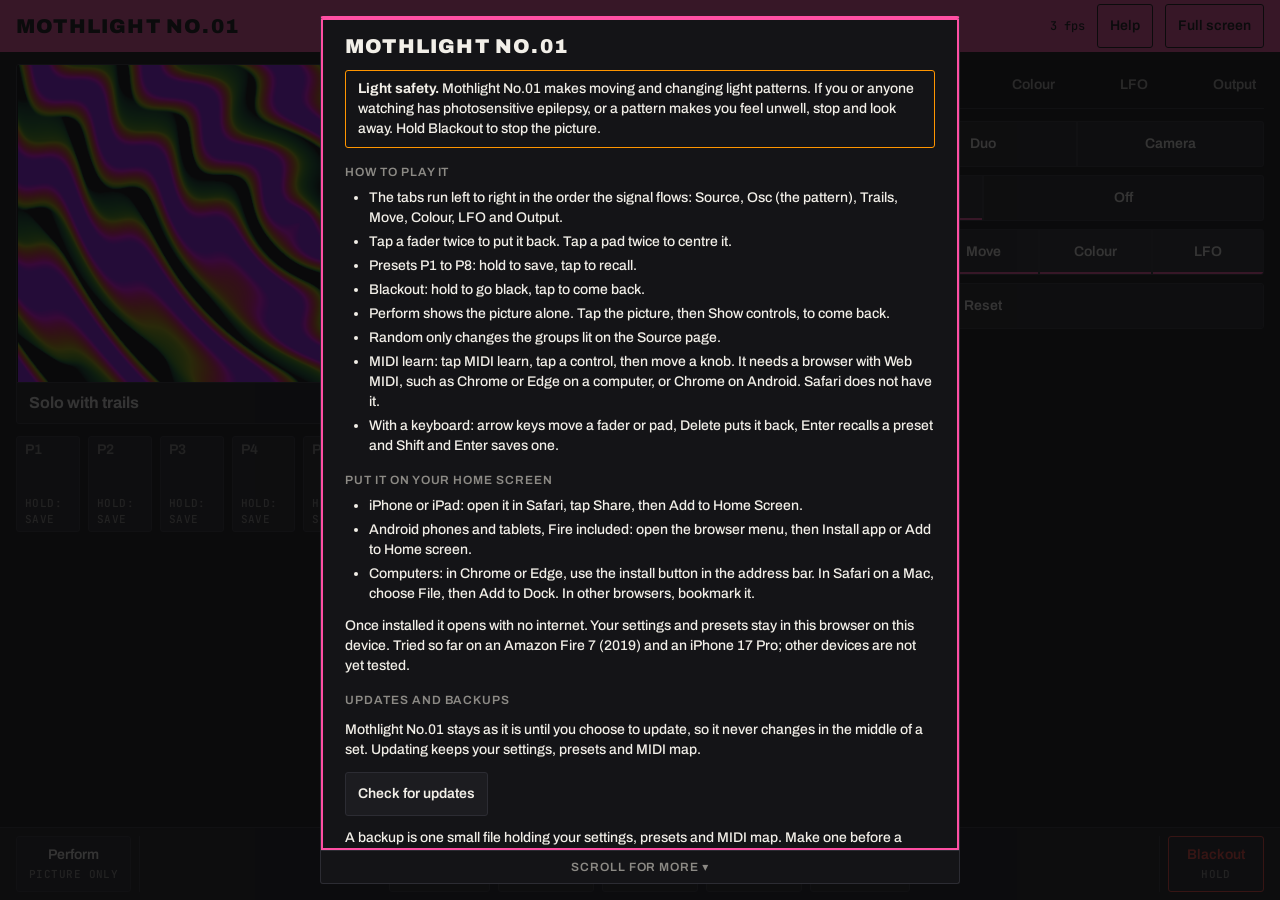
==== commit 2eaa8a05: "Release 1.0.2: Echo and Smear delay, calmer messages, hand-sized faders, every name Mothlight Co-Aut" ====
--- a/app/index.html
+++ b/app/index.html
@@ -33,7 +33,7 @@
           <span class="chip live" id="chipState">Live</span>
           <span class="chip attn" id="chipFrozen" hidden>Frozen</span>
           <span class="chip attn" id="chipFaded" hidden>Faded</span>
-          <span class="chip" id="chipDelay">Delay 1</span>
+          <span class="chip" id="chipDelay" hidden>Echo</span>
           <span class="chip" id="chipMidi" hidden>MIDI</span>
           <span class="chip" id="chipOut" hidden>Video out</span>
           <span class="chip attn" id="chipLearn" hidden>Learn</span>
@@ -66,7 +66,7 @@
   </footer>
 </div>
 <button type="button" id="back" hidden>Show controls</button>
-<div id="msg" role="status" hidden></div>
+<div id="msg" role="status" hidden><span id="msgText"></span><button type="button" id="msgClose">Close</button></div>
 <div id="help" role="dialog" aria-modal="true" aria-labelledby="helpTitle" hidden>
   <div class="helpwrap">
   <div class="scrollbox helpscroll">
@@ -126,7 +126,7 @@
 </div>
 <script src="version.js"></script>
 <script src="core.js"></script>
-<script src="../isf/signal-isf.js"></script>
+<script src="../isf/mothlight-isf.js"></script>
 <script src="app.js"></script>
 </body>
 </html>
--- a/app/app.css
+++ b/app/app.css
@@ -73,7 +73,8 @@
 .seg{display:flex;flex-wrap:wrap;gap:2px;background:var(--line);border:var(--stroke-hair) solid var(--line);border-radius:var(--radius);overflow:hidden}
 .seg button{flex:1 1 0;min-width:52px;min-height:var(--hit);padding:0 var(--s2);background:var(--control);border:0;font:600 14px/18px var(--font-sans);white-space:nowrap}
 .seg button[aria-pressed="true"]{background:var(--pressed);box-shadow:inset 0 calc(-1 * var(--stroke-mark)) 0 var(--area)}
-.faders{flex:1;min-height:0;display:flex;gap:var(--s2)}
+/* faders keep a hand-sized length: up to 300 px, shorter when the window is short, never the whole window */
+.faders{flex:0 1 300px;min-height:0;max-height:300px;display:flex;gap:var(--s2)}
 .fader{flex:1 1 0;min-width:0;max-width:110px;display:flex;flex-direction:column;align-items:center;gap:var(--s1);min-height:0}
 .track{position:relative;flex:1;width:100%;min-height:60px;background:var(--control);border:var(--stroke-hair) solid var(--line);border-radius:var(--radius);touch-action:none}
 .track .fill{position:absolute;left:50%;width:2px;margin-left:-1px;background:var(--text-3)}
@@ -126,9 +127,12 @@
 #back{position:fixed;right:var(--s4);bottom:var(--s4);z-index:2;min-height:var(--hit-live);padding:0 var(--s4);background:var(--raised);color:var(--text);
   border:var(--stroke-hair) solid var(--line);border-radius:var(--radius);font:600 14px/18px var(--font-sans)}
 
-/* Messages that stay */
-#msg{position:fixed;left:50%;top:60px;transform:translateX(-50%);z-index:3;max-width:80%;background:var(--raised);border:var(--stroke-hair) solid var(--attention);
+/* Messages: problems stay until closed (attention border); good news and tips fade (quiet border) */
+#msg{display:flex;align-items:center;gap:var(--s3);position:fixed;left:50%;top:60px;transform:translateX(-50%);z-index:3;max-width:80%;background:var(--raised);border:var(--stroke-hair) solid var(--attention);
   color:var(--text);border-radius:var(--radius);padding:var(--s2) var(--s3);font:500 14px/20px var(--font-sans)}
+#msg[hidden]{display:none}
+#msg.note{border-color:var(--edge)}
+#msgClose{flex:none;min-height:var(--hit);padding:0 var(--s3);background:var(--control);color:var(--text);border:var(--stroke-hair) solid var(--line);border-radius:var(--radius);font:600 14px/18px var(--font-sans)}
 
 @media (max-width:900px){ .tbtn{min-width:72px;padding:0 var(--s2)} }
 /* Phones: tabs wrap and a page that does not fit scrolls, with its faders and pads kept playable */
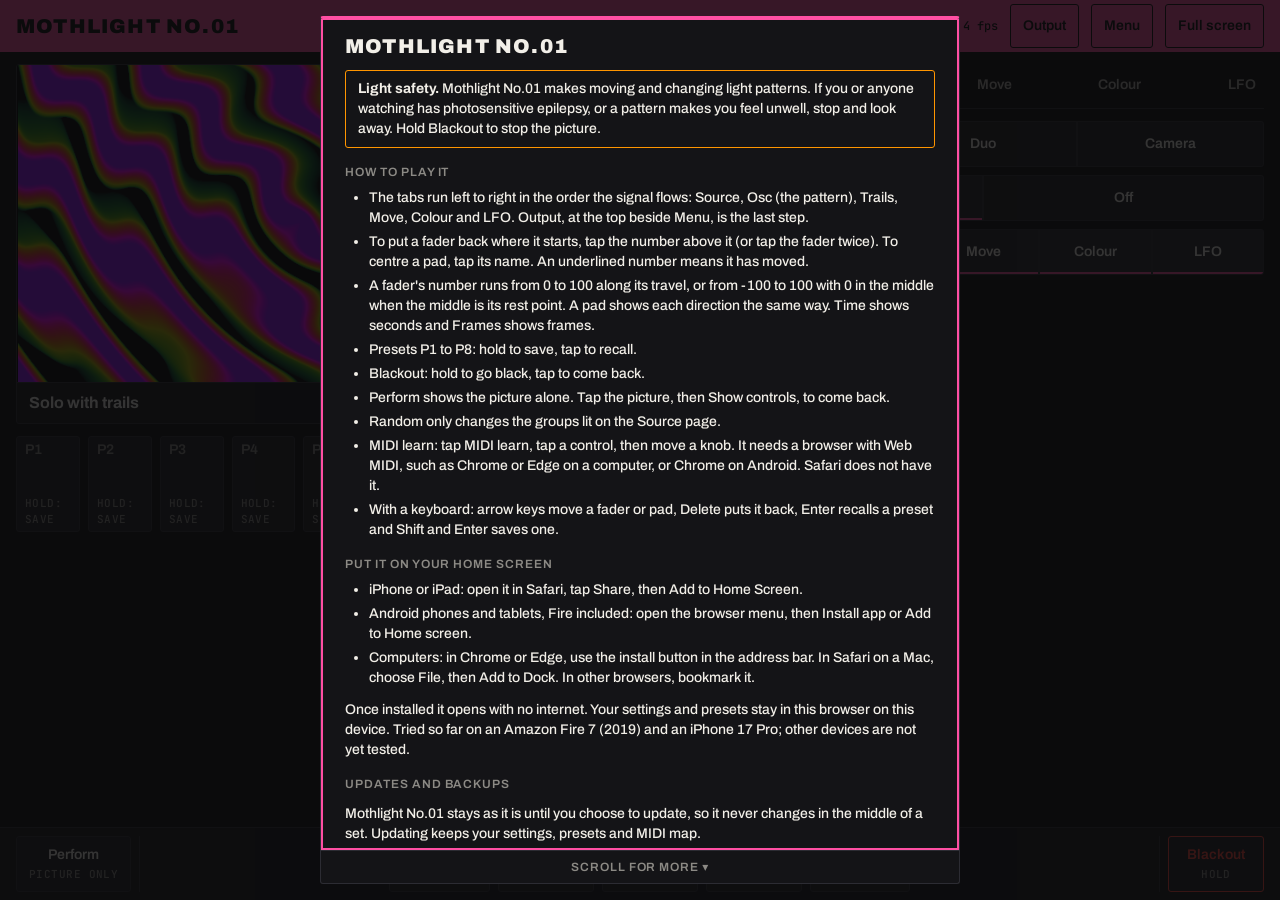
==== commit bed255cd: "Release 1.1.1: numbers in VJ terms, Outside and Glow, Frames replaces Echo, Camera colour, smooth ra" ====
--- a/app/index.html
+++ b/app/index.html
@@ -19,7 +19,17 @@
     <h1>Mothlight No.01</h1>
     <span class="spacer"></span>
     <span class="num-small" id="fps">-- fps</span>
-    <button type="button" id="helpOpen" aria-haspopup="dialog">Help</button>
+    <button type="button" id="panel" hidden>Panel</button>
+    <button type="button" id="outOpen" aria-pressed="false">Output</button>
+    <span class="menuwrap">
+      <button type="button" id="helpOpen" aria-haspopup="menu" aria-expanded="false" aria-controls="menu">Menu</button>
+      <span class="menu" id="menu" role="menu" hidden>
+        <button type="button" role="menuitem" data-to="helpTitle">How to play</button>
+        <button type="button" role="menuitem" data-to="homeTitle">Put it on your home screen</button>
+        <button type="button" role="menuitem" data-to="updTitle">Updates and backups</button>
+        <button type="button" role="menuitem" data-to="aboutTitle">About</button>
+      </span>
+    </span>
     <button type="button" id="install" hidden>Install</button>
     <button type="button" id="full">Full screen</button>
   </header>
@@ -33,7 +43,7 @@
           <span class="chip live" id="chipState">Live</span>
           <span class="chip attn" id="chipFrozen" hidden>Frozen</span>
           <span class="chip attn" id="chipFaded" hidden>Faded</span>
-          <span class="chip" id="chipDelay" hidden>Echo</span>
+          <span class="chip" id="chipDelay" hidden>Frames</span>
           <span class="chip" id="chipMidi" hidden>MIDI</span>
           <span class="chip" id="chipOut" hidden>Video out</span>
           <span class="chip attn" id="chipLearn" hidden>Learn</span>
@@ -75,8 +85,9 @@
     <p class="safety"><b>Light safety.</b> Mothlight No.01 makes moving and changing light patterns. If you or anyone watching has photosensitive epilepsy, or a pattern makes you feel unwell, stop and look away. Hold Blackout to stop the picture.</p>
     <h3>How to play it</h3>
     <ul>
-      <li>The tabs run left to right in the order the signal flows: Source, Osc (the pattern), Trails, Move, Colour, LFO and Output.</li>
-      <li>Tap a fader twice to put it back. Tap a pad twice to centre it.</li>
+      <li>The tabs run left to right in the order the signal flows: Source, Osc (the pattern), Trails, Move, Colour and LFO. Output, at the top beside Menu, is the last step.</li>
+      <li>To put a fader back where it starts, tap the number above it (or tap the fader twice). To centre a pad, tap its name. An underlined number means it has moved.</li>
+      <li>A fader's number runs from 0 to 100 along its travel, or from -100 to 100 with 0 in the middle when the middle is its rest point. A pad shows each direction the same way. Time shows seconds and Frames shows frames.</li>
       <li>Presets P1 to P8: hold to save, tap to recall.</li>
       <li>Blackout: hold to go black, tap to come back.</li>
       <li>Perform shows the picture alone. Tap the picture, then Show controls, to come back.</li>
@@ -84,14 +95,14 @@
       <li>MIDI learn: tap MIDI learn, tap a control, then move a knob. It needs a browser with Web MIDI, such as Chrome or Edge on a computer, or Chrome on Android. Safari does not have it.</li>
       <li>With a keyboard: arrow keys move a fader or pad, Delete puts it back, Enter recalls a preset and Shift and Enter saves one.</li>
     </ul>
-    <h3>Put it on your home screen</h3>
+    <h3 id="homeTitle">Put it on your home screen</h3>
     <ul>
       <li>iPhone or iPad: open it in Safari, tap Share, then Add to Home Screen.</li>
       <li>Android phones and tablets, Fire included: open the browser menu, then Install app or Add to Home screen.</li>
       <li>Computers: in Chrome or Edge, use the install button in the address bar. In Safari on a Mac, choose File, then Add to Dock. In other browsers, bookmark it.</li>
     </ul>
     <p>Once installed it opens with no internet. Your settings and presets stay in this browser on this device. Tried so far on an Amazon Fire 7 (2019) and an iPhone 17 Pro; other devices are not yet tested.</p>
-    <h3>Updates and backups</h3>
+    <h3 id="updTitle">Updates and backups</h3>
     <p id="updAbout">Mothlight No.01 stays as it is until you choose to update, so it never changes in the middle of a set. Updating keeps your settings, presets and MIDI map.</p>
     <div class="helpbtns" id="updRow"><button type="button" id="updCheck">Check for updates</button><button type="button" id="updGo" hidden>Update now</button><button type="button" id="updAgain" hidden>Fetch the app again</button></div>
     <p class="helpnote" id="updNote" role="status" hidden></p>
@@ -109,7 +120,7 @@
       <textarea id="pasteBox" rows="4" aria-label="Backup text" autocapitalize="off" autocorrect="off" spellcheck="false"></textarea>
       <div class="helpbtns"><button type="button" id="pasteGo">Restore from text</button><button type="button" id="pasteCancel">Cancel</button></div>
     </div>
-    <h3>About</h3>
+    <h3 id="aboutTitle">About</h3>
     <p>Made by Anthony Giglio of NXLX.Systems. Anthony is an AV performer and VJ in Saskatoon who builds tools for the stage.</p>
     <ul>
       <li><a href="https://nxlx.gumroad.com/l/mothlight-no-01" target="_blank" rel="noopener">Support this app</a>: pay what you want on Gumroad</li>
--- a/app/app.css
+++ b/app/app.css
@@ -25,6 +25,18 @@
 .place{display:flex;align-items:center;gap:var(--s3);background:var(--area);color:var(--on-colour);padding:0 var(--s4)}
 .place h1{margin:0;font:900 20px/24px var(--font-sans);letter-spacing:.06em;text-transform:uppercase}
 .place .spacer{flex:1}
+#outOpen[aria-pressed="true"]{background:var(--on-colour);color:var(--area)}
+/* a narrow phone held upright: the title gives way so Output and Menu stay on screen */
+.place{min-width:0} .place h1{min-width:0;overflow:hidden;text-overflow:ellipsis;white-space:nowrap}
+@media (max-width:400px){ .place{gap:var(--s2);padding:0 var(--s2)} .place h1{font-size:15px;letter-spacing:.02em} .place button{padding:0 var(--s2)} #fps{display:none} }
+/* Menu: a short list under its button, over everything else */
+.menuwrap{position:relative;display:flex}
+.menu{position:absolute;right:0;top:calc(100% + var(--s1));z-index:20;display:flex;flex-direction:column;min-width:240px;padding:var(--s1);
+  background:var(--raised);border:var(--stroke-hair) solid var(--edge);border-radius:var(--radius);box-shadow:0 8px 24px rgba(0,0,0,.5)}
+.menu[hidden]{display:none}
+.place .menu button{min-height:var(--hit);padding:0 var(--s3);text-align:left;background:transparent;color:var(--text);border:0;
+  border-radius:var(--radius);font:600 15px/20px var(--font-sans)}
+.place .menu button:hover,.place .menu button:focus-visible{background:var(--control)}
 .place button{min-height:var(--hit);padding:0 var(--s3);background:transparent;color:var(--on-colour);
   border:var(--stroke-hair) solid var(--on-colour);border-radius:var(--radius);font:600 14px/18px var(--font-sans)}
 
@@ -76,7 +88,7 @@
 /* faders keep a hand-sized length: up to 300 px, shorter when the window is short, never the whole window */
 .faders{flex:0 1 300px;min-height:0;max-height:300px;display:flex;gap:var(--s2)}
 .fader{flex:1 1 0;min-width:0;max-width:110px;display:flex;flex-direction:column;align-items:center;gap:var(--s1);min-height:0}
-.track{position:relative;flex:1;width:100%;min-height:60px;background:var(--control);border:var(--stroke-hair) solid var(--line);border-radius:var(--radius);touch-action:none}
+.track{position:relative;flex:1;width:100%;min-height:40px;background:var(--control);border:var(--stroke-hair) solid var(--line);border-radius:var(--radius);touch-action:none}
 .track .fill{position:absolute;left:50%;width:2px;margin-left:-1px;background:var(--text-3)}
 .track .cap{position:absolute;left:var(--s1);right:var(--s1);height:6px;margin-top:-3px;background:var(--text);border-radius:var(--radius-inner)}
 .track.held{background:var(--pressed)}
@@ -97,7 +109,16 @@
 .pad .bottom{bottom:var(--s1);left:50%;transform:translateX(-50%)}
 .pad .left{left:var(--s1);top:50%;margin-top:-8px}
 .pad .right{right:var(--s1);top:50%;margin-top:-8px}
-.padnums{display:flex;flex-direction:column;align-items:flex-start;gap:2px;min-width:0}
+/* D51: a fader's number and a pad's name are buttons that put it back. The hit area grows up and to the sides, never
+   down, so it can never take a touch meant for the top of the fader or pad below it */
+/* a finger-sized button (40 px tall, the full fader width); the underline sits under the number itself */
+.back{min-height:40px;background:none;border:0;color:inherit;padding:0 var(--s1);border-radius:0;text-decoration:underline transparent var(--stroke-hair);text-underline-offset:3px}
+.fader .back{align-self:stretch;display:flex;align-items:flex-end;justify-content:center;padding-bottom:2px}
+.padnums.back{justify-content:flex-end;padding-bottom:2px}
+.back.moved{text-decoration-color:var(--edge)}
+.back:active{color:var(--text-2)}
+.idle .back{cursor:default}
+.padnums{text-align:left;display:flex;flex-direction:column;align-items:flex-start;gap:2px;min-width:0}
 .padnums .num-small{display:flex;flex-wrap:wrap;gap:0 var(--s2)}
 .padnums .num-small span{white-space:nowrap}
 .padnums .num-small span+span::before{content:"\B7  ";white-space:pre}
@@ -124,6 +145,11 @@
 /* Perform: the picture alone */
 body.perform #app{visibility:hidden}
 body.perform #out{position:fixed;inset:0;visibility:visible;z-index:1}
+/* the picture alone on a second screen (index.html?out=1, the iOS app's output window), black bars where shapes differ */
+html.out body{background:#000}
+html.out #app{visibility:hidden}
+html.out #out{position:fixed;inset:0;visibility:visible;z-index:1}
+html.out #back,html.out #msg,html.out #help{display:none!important}
 #back{position:fixed;right:var(--s4);bottom:var(--s4);z-index:2;min-height:var(--hit-live);padding:0 var(--s4);background:var(--raised);color:var(--text);
   border:var(--stroke-hair) solid var(--line);border-radius:var(--radius);font:600 14px/18px var(--font-sans)}
 
@@ -210,3 +236,65 @@
   border:var(--stroke-hair) solid var(--edge);border-radius:var(--radius);font:500 12px/16px var(--font-mono);resize:vertical}
 .vh{position:absolute;width:1px;height:1px;overflow:hidden;clip:rect(0 0 0 0);white-space:nowrap}
 #helpClose{margin-top:var(--s4);min-height:var(--hit);min-width:96px;padding:0 var(--s4);background:var(--control);border:var(--stroke-hair) solid var(--line);border-radius:var(--radius);font:600 14px/18px var(--font-sans)}
+/* Phones on their side (his iPhone 16 Pro shows 874 x 402): a slimmer place bar and a narrower picture column, so all
+   the tabs keep one row even with Duo and Trails (nine tabs) and nothing jumps when the source changes; bigger type on
+   the controls. Touch screens only, so a short desktop window keeps its layout. */
+@media (max-height:520px) and (pointer:coarse){
+  /* the place bar's buttons sit inside it with a little space above and below, not touching its edges */
+  #app{grid-template-rows:52px minmax(0,1fr) auto}
+  .place button{min-height:40px}
+  .place{padding:0 var(--s3)}
+  .place h1{font-size:17px;line-height:20px}
+  /* the nine tabs need about 393 px: the controls get 56% (about 400 on his phone), the picture and presets the rest */
+  main{grid-template-columns:minmax(0,44fr) minmax(0,56fr);gap:var(--s3);padding:var(--s3)}
+  .mems{gap:3px}
+  .mem{padding:0;align-items:center;justify-content:center}
+  /* each tab its own tile with a gap between, like the choice buttons, so the separate tabs read at a glance */
+  .tabs{gap:3px;border-bottom:0;padding-bottom:var(--s1)}
+  .tab{flex:1 1 auto;padding:0 1px;font-size:15px;letter-spacing:0;background:var(--control);border:0;border-radius:var(--radius);
+    box-shadow:inset 0 0 0 var(--stroke-hair) var(--line)}
+  .tab[aria-selected="true"]{background:var(--pressed);box-shadow:inset 0 calc(-1 * var(--stroke-mark)) 0 var(--area)}
+  .caption{font-size:13px}
+  .choice{grid-template-columns:84px minmax(0,1fr)}
+  /* up to five choices share one row (four or more at 14 px); six or more (the LFO targets) become a grid of four,
+     two readable rows instead of seven crushed into one */
+  .seg button{font-size:15px;line-height:18px;padding:var(--s1) 2px}
+  .seg:has(>button:nth-child(4)) button{font-size:14px}
+  .seg:has(>button:nth-child(6)){display:grid;grid-template-columns:repeat(4,minmax(0,1fr))}
+  .seg:has(>button:nth-child(6))>button:last-child:nth-child(4n+3){grid-column:span 2}
+  /* fader names in plain case, so Saturation and Brightness fit under a fader a sixth of the page wide */
+  .fader .caption{font-size:12px;letter-spacing:0;text-transform:none;hyphens:auto;overflow-wrap:break-word}
+  .tbtn{font-size:15px}
+  .meta .title{font-size:15px}
+}
+/* Upright phones, touch screens only (from the upright review, simulated): longer fader travel, three faders a
+   row so a fourth keeps its width, taller pads, no wasted height in the place bar or presets, 13 px small text */
+@media (max-width:700px) and (min-height:521px) and (pointer:coarse){
+  #app{grid-template-rows:52px minmax(0,1fr) auto}
+  .place h1{font-size:17px}
+  .place button{min-height:40px}
+  .mems{min-height:var(--hit)}
+  /* tabs as separate tiles, as on a phone held sideways (his note: too close to tell apart) */
+  .tabs{gap:3px;border-bottom:0;padding-bottom:var(--s1)}
+  .tab{flex:1 1 auto;padding:0 1px;font-size:15px;letter-spacing:0;background:var(--control);border:0;border-radius:var(--radius);
+    box-shadow:inset 0 0 0 var(--stroke-hair) var(--line)}
+  .tab[aria-selected="true"]{background:var(--pressed);box-shadow:inset 0 calc(-1 * var(--stroke-mark)) 0 var(--area)}
+  .seg:has(>button:nth-child(4)) button{font-size:14px}
+  .fader{flex:0 1 calc((100% - 16px) / 3);height:170px}
+  .pads{height:auto;min-height:220px;flex:1}
+  .caption,.morenote,.pad .edge{font-size:13px}
+  .seg button{padding:var(--s1) 2px;letter-spacing:-.01em}
+}
+/* the narrowest upright phones: four choices to a row at 13 px, so Difference fits */
+@media (max-width:395px) and (min-height:521px) and (pointer:coarse){ .seg:has(>button:nth-child(4)) button{font-size:13px} }
+/* Upright iPad and other upright tablets: one column, the picture on top at up to 38% of the height, then the
+   controls with tall faders and pads, instead of two columns with a tiny picture and empty space below */
+@media (min-width:701px) and (max-width:1024px) and (orientation:portrait) and (pointer:coarse){
+  main{grid-template-columns:minmax(0,1fr);grid-template-rows:auto minmax(0,1fr)}
+  .frame{max-height:38vh}
+  .mems{max-height:64px}
+  .mem small{display:none}
+  .faders{height:280px}
+  .pads{height:320px}
+  .fader .caption{text-transform:none;letter-spacing:0}
+}
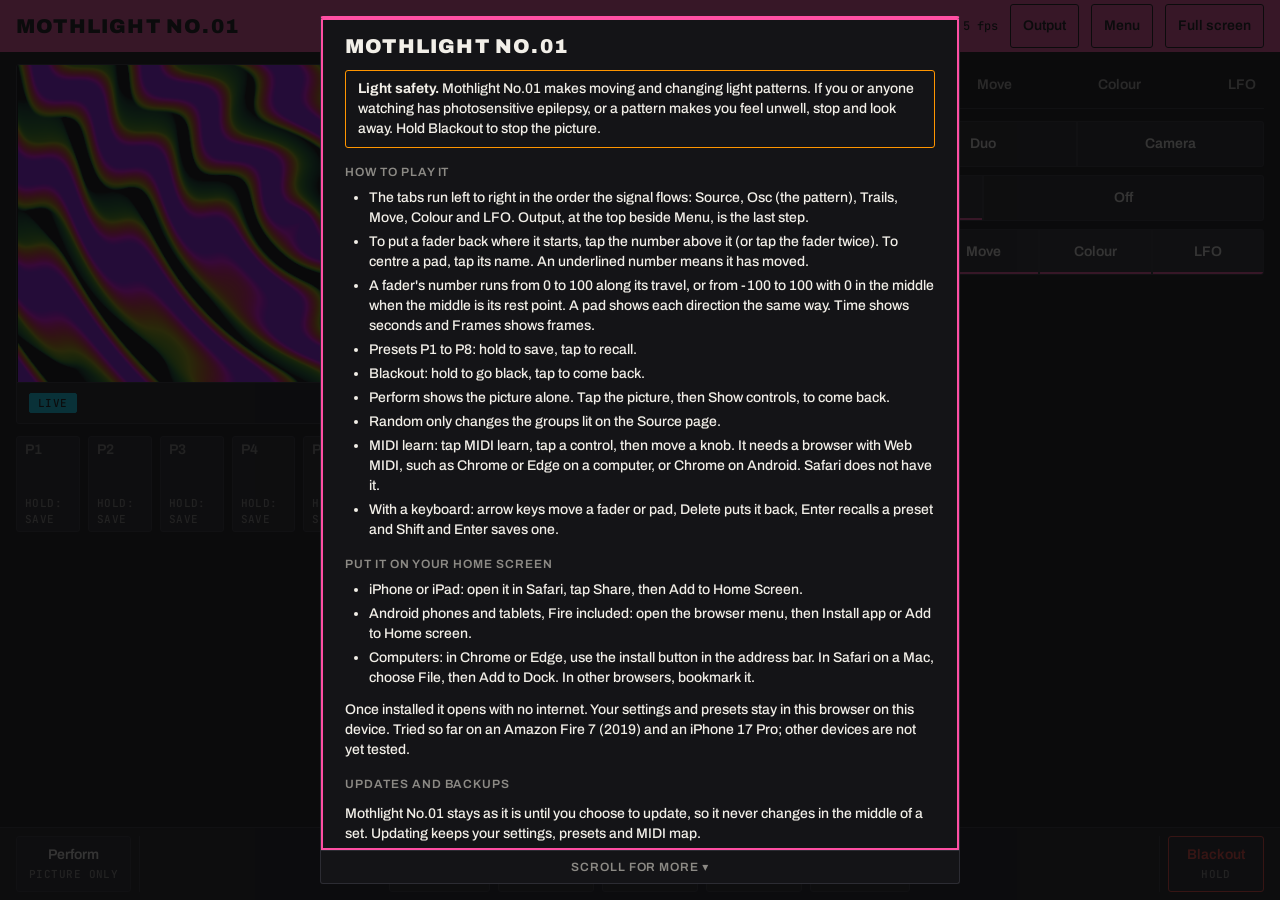
==== commit b7d8bba4: "Release 1.1.2: no name under the picture, App or Web in Menu, a new pink web icon, LFO 1 and 2 fader" ====
--- a/app/index.html
+++ b/app/index.html
@@ -24,8 +24,9 @@
     <span class="menuwrap">
       <button type="button" id="helpOpen" aria-haspopup="menu" aria-expanded="false" aria-controls="menu">Menu</button>
       <span class="menu" id="menu" role="menu" hidden>
+        <span class="menukind" role="presentation"><span class="chip" id="kind">Web</span></span>
         <button type="button" role="menuitem" data-to="helpTitle">How to play</button>
-        <button type="button" role="menuitem" data-to="homeTitle">Put it on your home screen</button>
+        <button type="button" role="menuitem" data-to="homeTitle" class="webonly">Put it on your home screen</button>
         <button type="button" role="menuitem" data-to="updTitle">Updates and backups</button>
         <button type="button" role="menuitem" data-to="aboutTitle">About</button>
       </span>
@@ -39,7 +40,6 @@
       <div class="now">
         <div class="frame"><canvas id="out"></canvas></div>
         <div class="meta">
-          <p class="title" id="name">Solo</p>
           <span class="chip live" id="chipState">Live</span>
           <span class="chip attn" id="chipFrozen" hidden>Frozen</span>
           <span class="chip attn" id="chipFaded" hidden>Faded</span>
@@ -95,13 +95,13 @@
       <li>MIDI learn: tap MIDI learn, tap a control, then move a knob. It needs a browser with Web MIDI, such as Chrome or Edge on a computer, or Chrome on Android. Safari does not have it.</li>
       <li>With a keyboard: arrow keys move a fader or pad, Delete puts it back, Enter recalls a preset and Shift and Enter saves one.</li>
     </ul>
-    <h3 id="homeTitle">Put it on your home screen</h3>
-    <ul>
+    <h3 id="homeTitle" class="webonly">Put it on your home screen</h3>
+    <ul class="webonly">
       <li>iPhone or iPad: open it in Safari, tap Share, then Add to Home Screen.</li>
       <li>Android phones and tablets, Fire included: open the browser menu, then Install app or Add to Home screen.</li>
       <li>Computers: in Chrome or Edge, use the install button in the address bar. In Safari on a Mac, choose File, then Add to Dock. In other browsers, bookmark it.</li>
     </ul>
-    <p>Once installed it opens with no internet. Your settings and presets stay in this browser on this device. Tried so far on an Amazon Fire 7 (2019) and an iPhone 17 Pro; other devices are not yet tested.</p>
+    <p class="webonly">Once installed it opens with no internet. Your settings and presets stay in this browser on this device. Tried so far on an Amazon Fire 7 (2019) and an iPhone 17 Pro; other devices are not yet tested.</p>
     <h3 id="updTitle">Updates and backups</h3>
     <p id="updAbout">Mothlight No.01 stays as it is until you choose to update, so it never changes in the middle of a set. Updating keeps your settings, presets and MIDI map.</p>
     <div class="helpbtns" id="updRow"><button type="button" id="updCheck">Check for updates</button><button type="button" id="updGo" hidden>Update now</button><button type="button" id="updAgain" hidden>Fetch the app again</button></div>
--- a/app/app.css
+++ b/app/app.css
@@ -34,6 +34,7 @@
 .menu{position:absolute;right:0;top:calc(100% + var(--s1));z-index:20;display:flex;flex-direction:column;min-width:240px;padding:var(--s1);
   background:var(--raised);border:var(--stroke-hair) solid var(--edge);border-radius:var(--radius);box-shadow:0 8px 24px rgba(0,0,0,.5)}
 .menu[hidden]{display:none}
+.menukind{display:flex;padding:var(--s1) var(--s3) var(--s2)}
 .place .menu button{min-height:var(--hit);padding:0 var(--s3);text-align:left;background:transparent;color:var(--text);border:0;
   border-radius:var(--radius);font:600 15px/20px var(--font-sans)}
 .place .menu button:hover,.place .menu button:focus-visible{background:var(--control)}
@@ -48,7 +49,6 @@
 .frame{position:relative;width:100%;aspect-ratio:16/9;max-height:calc(100vh - 290px);background:#000;border-bottom:var(--stroke-hair) solid var(--line)}
 #out{position:absolute;inset:0;width:100%;height:100%;display:block;object-fit:contain;background:#000}
 .meta{display:flex;align-items:center;gap:var(--s2);padding:var(--s2) var(--s3);flex-wrap:wrap;min-height:40px}
-.meta .title{font:700 16px/20px var(--font-sans);margin:0 auto 0 0}
 .chip{font:500 11px/16px var(--font-mono);letter-spacing:.04em;text-transform:uppercase;padding:1px var(--s2);
   border-radius:var(--radius-inner);border:var(--stroke-hair) solid var(--edge);color:var(--text-2);white-space:nowrap}
 .chip.live{background:var(--live);border-color:var(--live);color:var(--on-colour)}
@@ -88,6 +88,12 @@
 /* faders keep a hand-sized length: up to 300 px, shorter when the window is short, never the whole window */
 .faders{flex:0 1 300px;min-height:0;max-height:300px;display:flex;gap:var(--s2)}
 .fader{flex:1 1 0;min-width:0;max-width:110px;display:flex;flex-direction:column;align-items:center;gap:var(--s1);min-height:0}
+/* the LFO page: a wider gap between LFO 1's pair and LFO 2's pair; on an upright phone each pair has its own row */
+.faders.pairs .fader:nth-child(2){margin-right:var(--s5)}
+@media (max-width:700px) and (min-height:521px){
+  .faders.pairs .fader{flex:0 1 calc((100% - var(--s2)) / 2)}
+  .faders.pairs .fader:nth-child(2){margin-right:0}
+}
 .track{position:relative;flex:1;width:100%;min-height:40px;background:var(--control);border:var(--stroke-hair) solid var(--line);border-radius:var(--radius);touch-action:none}
 .track .fill{position:absolute;left:50%;width:2px;margin-left:-1px;background:var(--text-3)}
 .track .cap{position:absolute;left:var(--s1);right:var(--s1);height:6px;margin-top:-3px;background:var(--text);border-radius:var(--radius-inner)}
@@ -265,7 +271,6 @@
   /* fader names in plain case, so Saturation and Brightness fit under a fader a sixth of the page wide */
   .fader .caption{font-size:12px;letter-spacing:0;text-transform:none;hyphens:auto;overflow-wrap:break-word}
   .tbtn{font-size:15px}
-  .meta .title{font-size:15px}
 }
 /* Upright phones, touch screens only (from the upright review, simulated): longer fader travel, three faders a
    row so a fourth keeps its width, taller pads, no wasted height in the place bar or presets, 13 px small text */
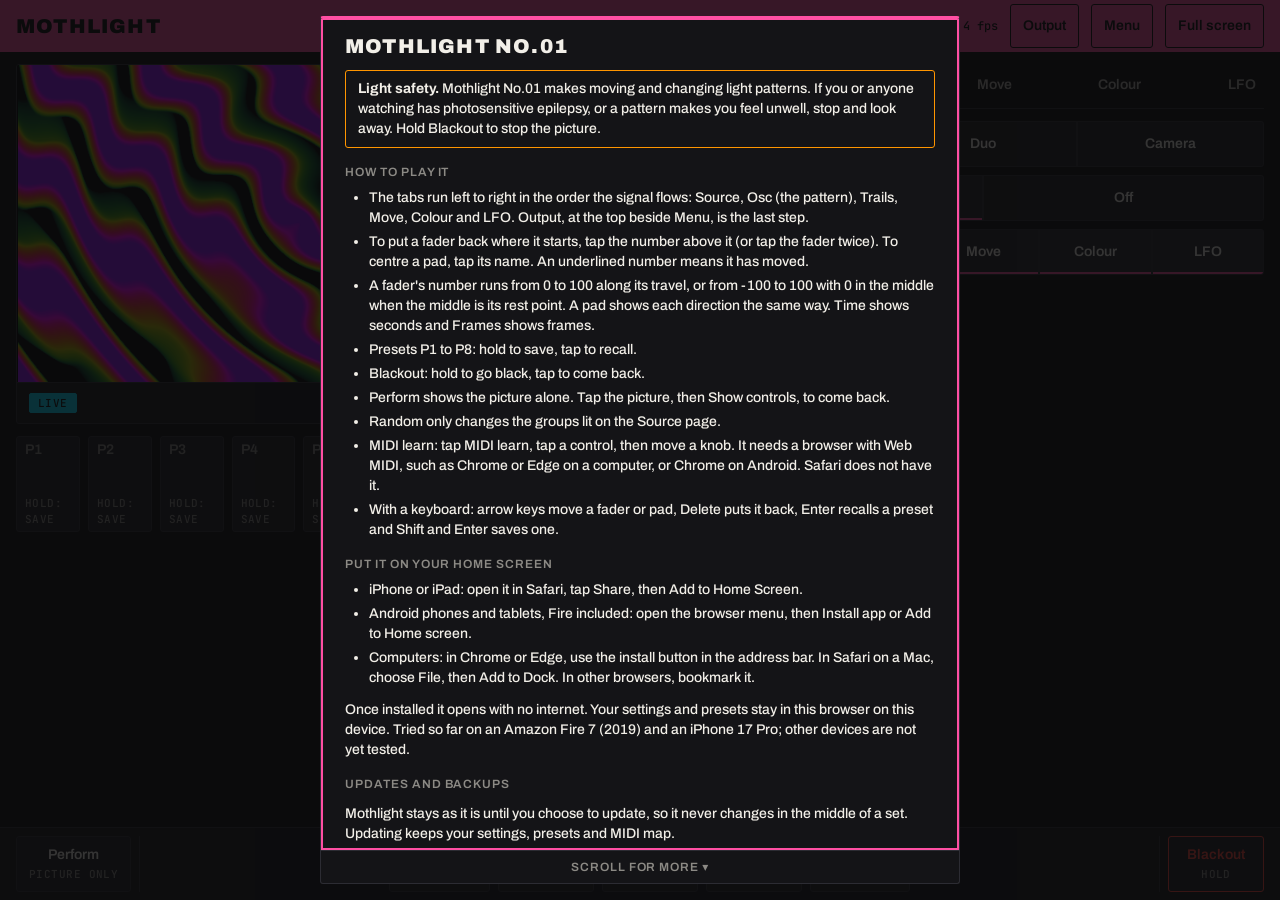
==== commit 32b960f3: "1.1.3: the screen keeps in step with the phone; new icon; everyday name Mothlight The second screen " ====
--- a/app/index.html
+++ b/app/index.html
@@ -7,7 +7,7 @@
 <meta name="theme-color" content="#FF4FA3">
 <meta name="apple-mobile-web-app-capable" content="yes">
 <meta name="mobile-web-app-capable" content="yes">
-<meta name="apple-mobile-web-app-title" content="Mothlight No.01">
+<meta name="apple-mobile-web-app-title" content="Mothlight">
 <link rel="manifest" href="manifest.webmanifest">
 <link rel="icon" href="icon-192.png">
 <link rel="apple-touch-icon" href="icon-180.png">
@@ -16,7 +16,7 @@
 <body>
 <div id="app">
   <header class="place">
-    <h1>Mothlight No.01</h1>
+    <h1>Mothlight</h1>
     <span class="spacer"></span>
     <span class="num-small" id="fps">-- fps</span>
     <button type="button" id="panel" hidden>Panel</button>
@@ -103,7 +103,7 @@
     </ul>
     <p class="webonly">Once installed it opens with no internet. Your settings and presets stay in this browser on this device. Tried so far on an Amazon Fire 7 (2019) and an iPhone 17 Pro; other devices are not yet tested.</p>
     <h3 id="updTitle">Updates and backups</h3>
-    <p id="updAbout">Mothlight No.01 stays as it is until you choose to update, so it never changes in the middle of a set. Updating keeps your settings, presets and MIDI map.</p>
+    <p id="updAbout">Mothlight stays as it is until you choose to update, so it never changes in the middle of a set. Updating keeps your settings, presets and MIDI map.</p>
     <div class="helpbtns" id="updRow"><button type="button" id="updCheck">Check for updates</button><button type="button" id="updGo" hidden>Update now</button><button type="button" id="updAgain" hidden>Fetch the app again</button></div>
     <p class="helpnote" id="updNote" role="status" hidden></p>
     <p>A backup is one small file holding your settings, presets and MIDI map. Make one before a show, or use it to move them to another device.</p>
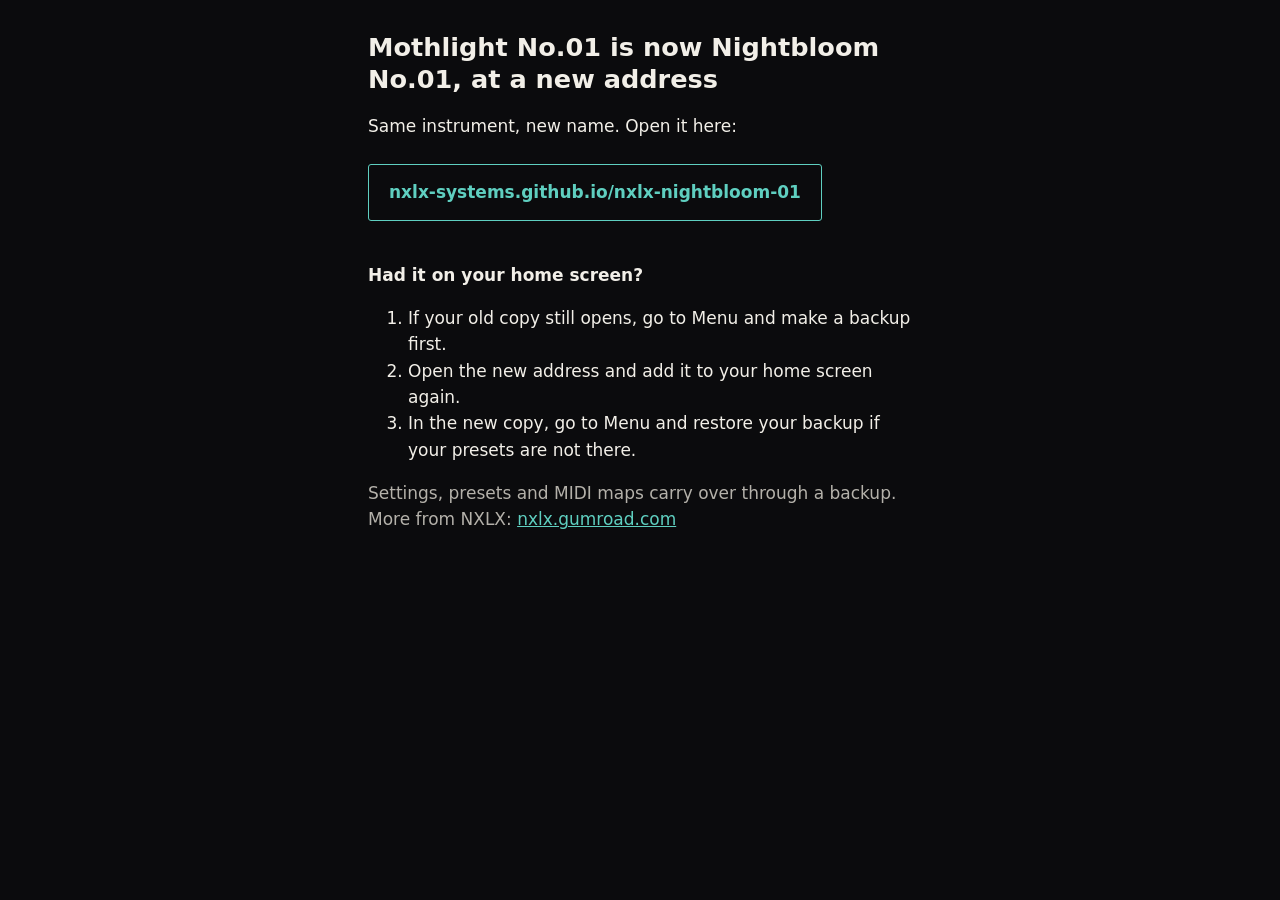
==== commit cae22c5f: "Mothlight No.01 is now Nightbloom No.01 at a new address This repo now only shows a page linking to " ====
--- a/app/index.html
+++ b/app/index.html
@@ -1,143 +1,23 @@
 <!doctype html>
-<html lang="en-CA">
-<head>
-<meta charset="utf-8">
-<meta name="viewport" content="width=device-width, initial-scale=1, user-scalable=no">
-<title>Mothlight No.01</title>
-<meta name="theme-color" content="#FF4FA3">
-<meta name="apple-mobile-web-app-capable" content="yes">
-<meta name="mobile-web-app-capable" content="yes">
-<meta name="apple-mobile-web-app-title" content="Mothlight">
-<link rel="manifest" href="manifest.webmanifest">
-<link rel="icon" href="icon-192.png">
-<link rel="apple-touch-icon" href="icon-180.png">
-<link rel="stylesheet" href="app.css">
-</head>
-<body>
-<div id="app">
-  <header class="place">
-    <h1>Mothlight</h1>
-    <span class="spacer"></span>
-    <span class="num-small" id="fps">-- fps</span>
-    <button type="button" id="panel" hidden>Panel</button>
-    <button type="button" id="outOpen" aria-pressed="false">Output</button>
-    <span class="menuwrap">
-      <button type="button" id="helpOpen" aria-haspopup="menu" aria-expanded="false" aria-controls="menu">Menu</button>
-      <span class="menu" id="menu" role="menu" hidden>
-        <span class="menukind" role="presentation"><span class="chip" id="kind">Web</span></span>
-        <button type="button" role="menuitem" data-to="helpTitle">How to play</button>
-        <button type="button" role="menuitem" data-to="homeTitle" class="webonly">Put it on your home screen</button>
-        <button type="button" role="menuitem" data-to="updTitle">Updates and backups</button>
-        <button type="button" role="menuitem" data-to="aboutTitle">About</button>
-      </span>
-    </span>
-    <button type="button" id="install" hidden>Install</button>
-    <button type="button" id="full">Full screen</button>
-  </header>
-
-  <main>
-    <section class="col" aria-label="Output">
-      <div class="now">
-        <div class="frame"><canvas id="out"></canvas></div>
-        <div class="meta">
-          <span class="chip live" id="chipState">Live</span>
-          <span class="chip attn" id="chipFrozen" hidden>Frozen</span>
-          <span class="chip attn" id="chipFaded" hidden>Faded</span>
-          <span class="chip" id="chipDelay" hidden>Frames</span>
-          <span class="chip" id="chipMidi" hidden>MIDI</span>
-          <span class="chip" id="chipOut" hidden>Video out</span>
-          <span class="chip attn" id="chipLearn" hidden>Learn</span>
-          <span class="chip" id="chipOffline" hidden>Offline ready</span>
-          <span class="chip" id="chipUpdate" hidden>Update ready</span>
-        </div>
-      </div>
-      <div class="mems" id="mems" aria-label="Presets"></div>
-    </section>
-
-    <section class="col" aria-label="Modules">
-      <div class="tabs" role="tablist" id="tabs"></div>
-      <div class="scrollbox"><div class="page" id="page"></div><div class="scrolltrack" id="pageTrack" aria-hidden="true" hidden><div></div></div></div>
-      <p class="morenote" id="pageMore" aria-hidden="true" hidden></p>
-    </section>
-  </main>
-
-  <footer class="transport">
-    <button type="button" class="tbtn" id="perform"><span>Perform</span><small>Picture only</small></button>
-    <div class="sep"></div>
-    <div class="mid">
-      <button type="button" class="tbtn" id="freeze" aria-pressed="false"><span>Freeze</span><small>Hold frame</small></button>
-      <button type="button" class="tbtn" id="fade" aria-pressed="false"><span>Fade</span><small>2 s</small></button>
-      <button type="button" class="tbtn" id="clear"><span>Clear</span><small>Trails</small></button>
-      <button type="button" class="tbtn" id="random"><span>Random</span><small>New look</small></button>
-      <button type="button" class="tbtn" id="learn" aria-pressed="false"><span>MIDI learn</span><small id="learnHint">Map a knob</small></button>
-    </div>
-    <div class="sep"></div>
-    <button type="button" class="tbtn danger" id="black"><span>Blackout</span><small>Hold</small><i class="hold"></i></button>
-  </footer>
-</div>
-<button type="button" id="back" hidden>Show controls</button>
-<div id="msg" role="status" hidden><span id="msgText"></span><button type="button" id="msgClose">Close</button></div>
-<div id="help" role="dialog" aria-modal="true" aria-labelledby="helpTitle" hidden>
-  <div class="helpwrap">
-  <div class="scrollbox helpscroll">
-  <div class="helpbox" id="helpBody" tabindex="0" role="region" aria-labelledby="helpTitle">
-    <h2 id="helpTitle">Mothlight No.01</h2>
-    <p class="safety"><b>Light safety.</b> Mothlight No.01 makes moving and changing light patterns. If you or anyone watching has photosensitive epilepsy, or a pattern makes you feel unwell, stop and look away. Hold Blackout to stop the picture.</p>
-    <h3>How to play it</h3>
-    <ul>
-      <li>The tabs run left to right in the order the signal flows: Source, Osc (the pattern), Trails, Move, Colour and LFO. Output, at the top beside Menu, is the last step.</li>
-      <li>To put a fader back where it starts, tap the number above it (or tap the fader twice). To centre a pad, tap its name. An underlined number means it has moved.</li>
-      <li>A fader's number runs from 0 to 100 along its travel, or from -100 to 100 with 0 in the middle when the middle is its rest point. A pad shows each direction the same way. Time shows seconds and Frames shows frames.</li>
-      <li>Presets P1 to P8: hold to save, tap to recall.</li>
-      <li>Blackout: hold to go black, tap to come back.</li>
-      <li>Perform shows the picture alone. Tap the picture, then Show controls, to come back.</li>
-      <li>Random only changes the groups lit on the Source page.</li>
-      <li>MIDI learn: tap MIDI learn, tap a control, then move a knob. It needs a browser with Web MIDI, such as Chrome or Edge on a computer, or Chrome on Android. Safari does not have it.</li>
-      <li>With a keyboard: arrow keys move a fader or pad, Delete puts it back, Enter recalls a preset and Shift and Enter saves one.</li>
-    </ul>
-    <h3 id="homeTitle" class="webonly">Put it on your home screen</h3>
-    <ul class="webonly">
-      <li>iPhone or iPad: open it in Safari, tap Share, then Add to Home Screen.</li>
-      <li>Android phones and tablets, Fire included: open the browser menu, then Install app or Add to Home screen.</li>
-      <li>Computers: in Chrome or Edge, use the install button in the address bar. In Safari on a Mac, choose File, then Add to Dock. In other browsers, bookmark it.</li>
-    </ul>
-    <p class="webonly">Once installed it opens with no internet. Your settings and presets stay in this browser on this device. Tried so far on an Amazon Fire 7 (2019) and an iPhone 17 Pro; other devices are not yet tested.</p>
-    <h3 id="updTitle">Updates and backups</h3>
-    <p id="updAbout">Mothlight stays as it is until you choose to update, so it never changes in the middle of a set. Updating keeps your settings, presets and MIDI map.</p>
-    <div class="helpbtns" id="updRow"><button type="button" id="updCheck">Check for updates</button><button type="button" id="updGo" hidden>Update now</button><button type="button" id="updAgain" hidden>Fetch the app again</button></div>
-    <p class="helpnote" id="updNote" role="status" hidden></p>
-    <p>A backup is one small file holding your settings, presets and MIDI map. Make one before a show, or use it to move them to another device.</p>
-    <div class="helpbtns">
-      <button type="button" id="bkSave">Back up to a file</button>
-      <label class="btnlike" for="bkFile" id="bkLoad" role="button" tabindex="0">Restore from a file</label>
-      <input type="file" id="bkFile" class="vh" accept=".json,application/json,text/plain" tabindex="-1" aria-hidden="true">
-      <button type="button" id="bkCopy">Copy as text</button>
-      <button type="button" id="bkPaste">Restore from text</button>
-      <button type="button" id="bkUndo" hidden>Undo the last restore</button>
-    </div>
-    <p class="helpnote" id="bkNote" role="status" hidden></p>
-    <div id="pasteArea" hidden>
-      <textarea id="pasteBox" rows="4" aria-label="Backup text" autocapitalize="off" autocorrect="off" spellcheck="false"></textarea>
-      <div class="helpbtns"><button type="button" id="pasteGo">Restore from text</button><button type="button" id="pasteCancel">Cancel</button></div>
-    </div>
-    <h3 id="aboutTitle">About</h3>
-    <p>Made by Anthony Giglio of NXLX.Systems. Anthony is an AV performer and VJ in Saskatoon who builds tools for the stage.</p>
-    <ul>
-      <li><a href="https://nxlx.gumroad.com/l/mothlight-no-01" target="_blank" rel="noopener">Support this app</a>: pay what you want on Gumroad</li>
-      <li><a href="https://nxlx.gumroad.com" target="_blank" rel="noopener">More from NXLX</a>: stage tools and updates on Gumroad</li>
-      <li><a href="https://instagram.com/nxlx.systems" target="_blank" rel="noopener">Instagram</a>: @nxlx.systems</li>
-    </ul>
-    <p class="num-small">NXLX.Systems · version <span id="helpVersion"></span></p>
-    <button type="button" id="helpClose">Close</button>
-  </div>
-  <div class="scrolltrack" id="helpTrack" aria-hidden="true" hidden><div></div></div>
-  </div>
-  <p class="morenote" id="helpMore" aria-hidden="true" hidden></p>
-  </div>
-</div>
-<script src="version.js"></script>
-<script src="core.js"></script>
-<script src="../isf/mothlight-isf.js"></script>
-<script src="app.js"></script>
-</body>
-</html>
+<html lang="en-CA"><head><meta charset="utf-8"><title>Nightbloom No.01 has moved</title>
+<meta name="viewport" content="width=device-width,initial-scale=1">
+<style>
+body{margin:0;background:#0B0B0D;color:#F2EFE8;font:17px/1.55 system-ui,-apple-system,"Segoe UI",sans-serif;padding:32px 20px}
+main{max-width:34rem;margin:0 auto}
+h1{font-size:1.6rem;line-height:1.25;margin:0 0 16px}
+a{color:#5FCFC0}
+.go{display:inline-block;margin:8px 0 24px;padding:14px 20px;border:1px solid #5FCFC0;border-radius:3px;font-weight:600;text-decoration:none}
+.quiet{color:#B4B1AA}
+</style>
+</head><body><main>
+<h1>Mothlight No.01 is now Nightbloom No.01, at a new address</h1>
+<p>Same instrument, new name. Open it here:</p>
+<p><a class="go" href="https://nxlx-systems.github.io/nxlx-nightbloom-01/">nxlx-systems.github.io/nxlx-nightbloom-01</a></p>
+<p><strong>Had it on your home screen?</strong></p>
+<ol>
+<li>If your old copy still opens, go to Menu and make a backup first.</li>
+<li>Open the new address and add it to your home screen again.</li>
+<li>In the new copy, go to Menu and restore your backup if your presets are not there.</li>
+</ol>
+<p class="quiet">Settings, presets and MIDI maps carry over through a backup. More from NXLX: <a href="https://nxlx.gumroad.com">nxlx.gumroad.com</a></p>
+</main></body></html>
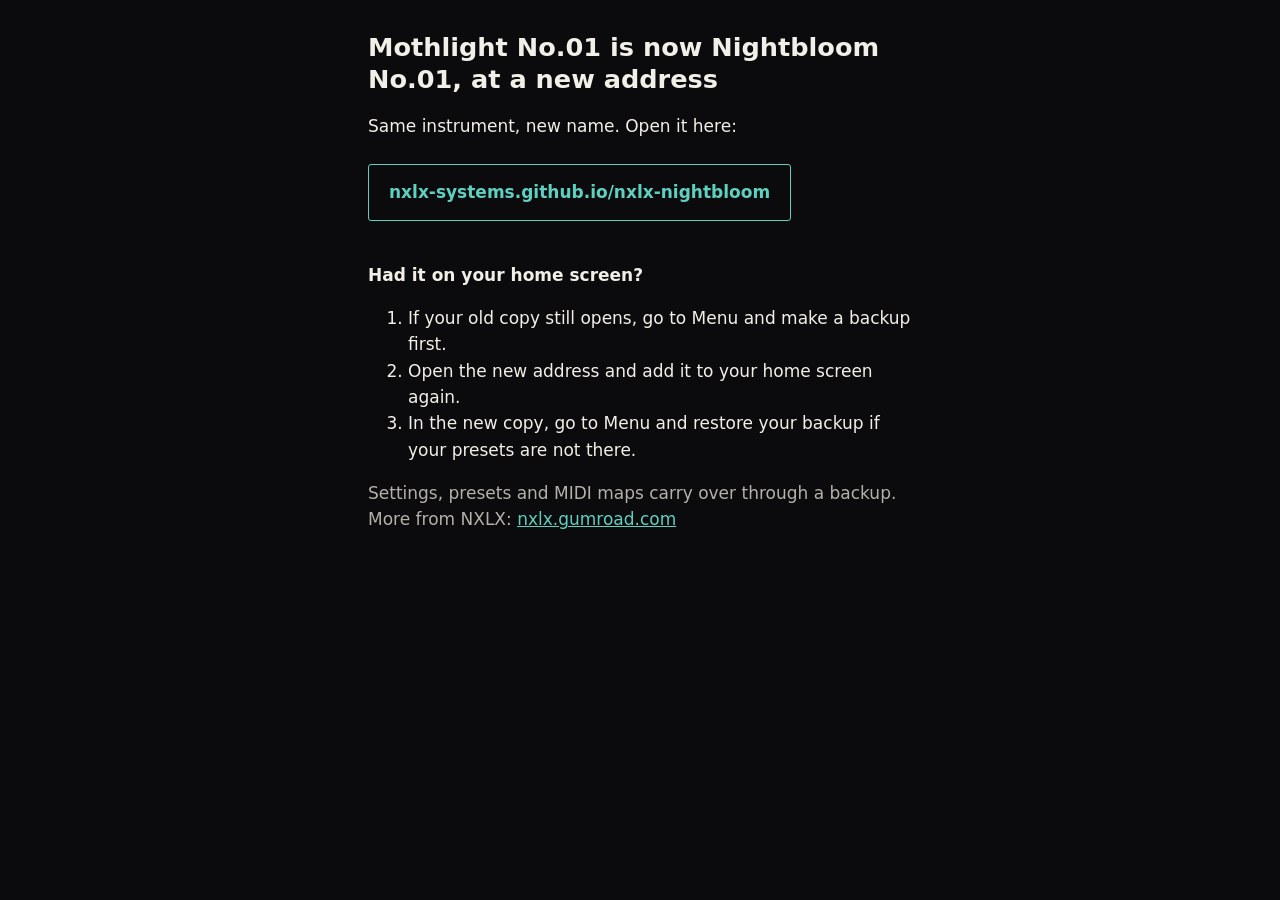
==== commit 0ba0d624: "Point the moved page at nxlx-systems.github.io/nxlx-nightbloom" ====
--- a/app/index.html
+++ b/app/index.html
@@ -12,7 +12,7 @@
 </head><body><main>
 <h1>Mothlight No.01 is now Nightbloom No.01, at a new address</h1>
 <p>Same instrument, new name. Open it here:</p>
-<p><a class="go" href="https://nxlx-systems.github.io/nxlx-nightbloom-01/">nxlx-systems.github.io/nxlx-nightbloom-01</a></p>
+<p><a class="go" href="https://nxlx-systems.github.io/nxlx-nightbloom/">nxlx-systems.github.io/nxlx-nightbloom</a></p>
 <p><strong>Had it on your home screen?</strong></p>
 <ol>
 <li>If your old copy still opens, go to Menu and make a backup first.</li>
